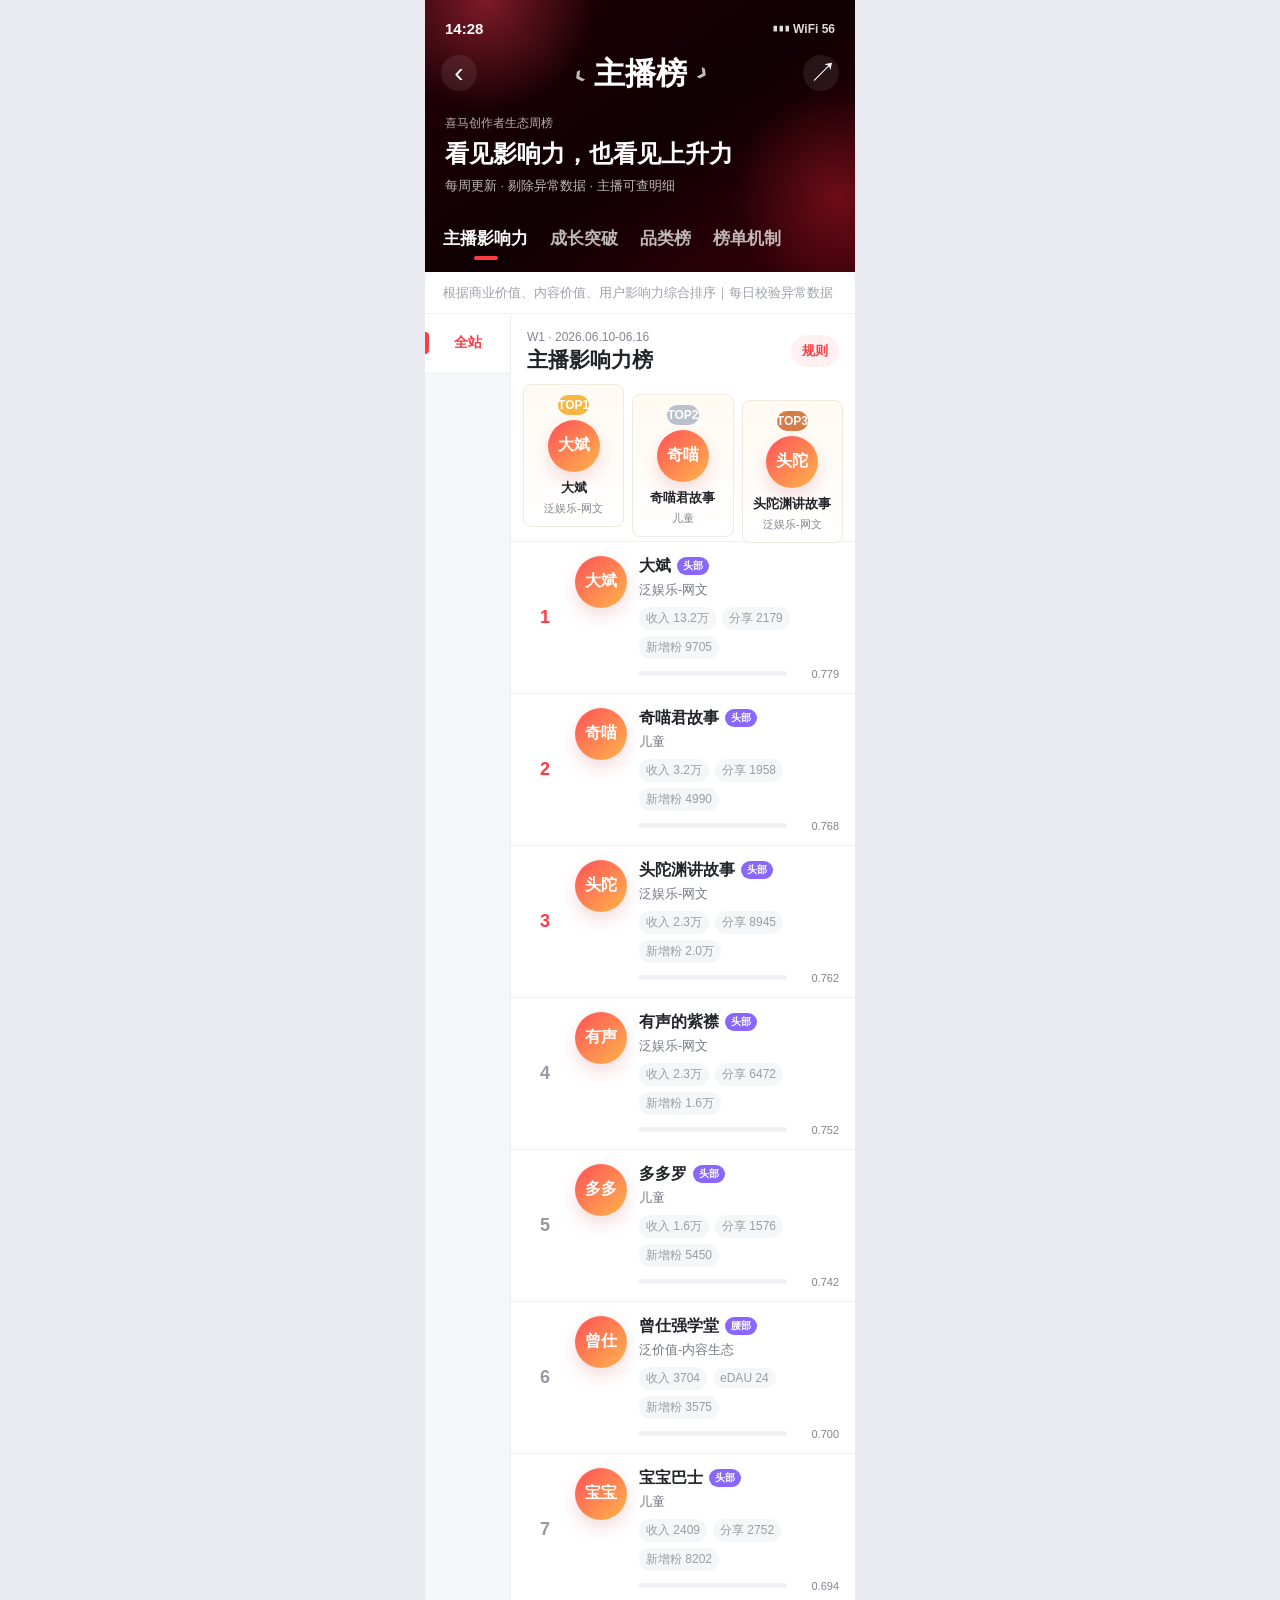
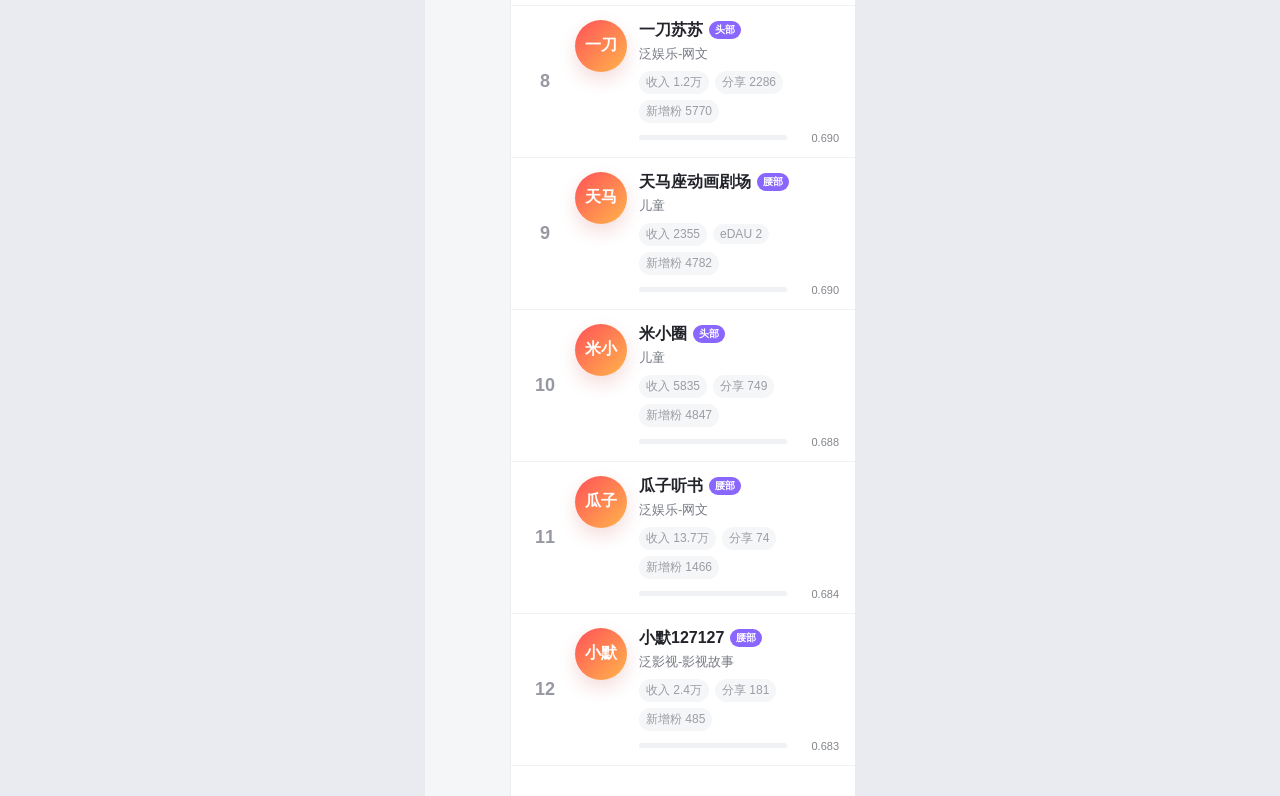
==== index.html @ bc875ca8 "Add files via upload" ====
<!doctype html>
<html lang="zh-CN">
  <head>
    <meta charset="UTF-8" />
    <meta name="viewport" content="width=device-width, initial-scale=1.0" />
    <title>喜马主播榜 Demo</title>
    <style>
:root {
  --red: #ff3b44;
  --red-deep: #7f0012;
  --ink: #23242a;
  --muted: #83858d;
  --line: #f0f1f4;
  --panel: #ffffff;
  --soft: #f7f8fb;
  --gold: #f7b642;
  --silver: #b8c1cc;
  --bronze: #d57c48;
}

* {
  box-sizing: border-box;
}

body {
  min-height: 100vh;
  margin: 0;
  display: grid;
  place-items: center;
  background: #e9ebf1;
  color: var(--ink);
  font-family: -apple-system, BlinkMacSystemFont, "PingFang SC", "Microsoft YaHei", sans-serif;
}

button {
  border: 0;
  font: inherit;
}

.phone-shell {
  width: min(430px, 100vw);
  min-height: 100vh;
  background: #111;
}

.app-screen {
  min-height: 100vh;
  overflow: hidden;
  background: var(--soft);
}

.hero {
  position: relative;
  padding: 18px 16px 0;
  color: #fff;
  background:
    radial-gradient(circle at 14% 0%, rgba(255, 63, 83, 0.42), transparent 24%),
    radial-gradient(circle at 96% 72%, rgba(255, 40, 55, 0.32), transparent 23%),
    linear-gradient(145deg, #220007 0%, #100003 52%, #36000a 100%);
}

.statusbar,
.topbar,
.tabbar {
  display: flex;
  align-items: center;
}

.statusbar {
  justify-content: space-between;
  padding: 2px 4px 18px;
  font-size: 15px;
  font-weight: 700;
}

.status-icons {
  font-size: 12px;
  opacity: 0.86;
}

.topbar {
  justify-content: space-between;
}

.topbar h1 {
  margin: 0;
  font-size: 31px;
  line-height: 1;
  letter-spacing: 0;
}

.topbar h1::before,
.topbar h1::after {
  content: "‹";
  display: inline-block;
  margin: 0 10px;
  color: rgba(255, 255, 255, 0.74);
  font-size: 28px;
  transform: rotate(-28deg);
}

.topbar h1::after {
  transform: rotate(208deg);
}

.icon-btn {
  width: 36px;
  height: 36px;
  border-radius: 18px;
  color: #fff;
  background: rgba(255, 255, 255, 0.08);
  font-size: 28px;
  line-height: 1;
}

.hero-copy {
  padding: 24px 4px 16px;
}

.hero-copy .eyebrow {
  margin: 0 0 8px;
  color: rgba(255, 255, 255, 0.68);
  font-size: 12px;
}

.hero-copy h2 {
  margin: 0;
  font-size: 24px;
  line-height: 1.2;
}

.hero-copy p:last-child {
  margin: 8px 0 0;
  color: rgba(255, 255, 255, 0.72);
  font-size: 13px;
}

.tabbar {
  gap: 22px;
  overflow-x: auto;
  padding: 8px 2px 12px;
  scrollbar-width: none;
}

.tabbar::-webkit-scrollbar {
  display: none;
}

.tab {
  position: relative;
  flex: 0 0 auto;
  padding: 8px 0 10px;
  color: rgba(255, 255, 255, 0.72);
  background: transparent;
  font-size: 17px;
  font-weight: 600;
  white-space: nowrap;
}

.tab.active {
  color: #fff;
}

.tab.active::after {
  content: "";
  position: absolute;
  left: 50%;
  bottom: 0;
  width: 24px;
  height: 4px;
  border-radius: 2px;
  background: var(--red);
  transform: translateX(-50%);
}

.content-panel {
  min-height: calc(100vh - 230px);
  margin-top: -2px;
  border-radius: 18px 18px 0 0;
  background: var(--panel);
  overflow: hidden;
}

.notice {
  margin: 0;
  padding: 14px 18px 11px;
  color: #a0a2aa;
  font-size: 13px;
  border-bottom: 1px solid var(--line);
}

.rail-layout {
  display: grid;
  grid-template-columns: 86px minmax(0, 1fr);
  min-height: calc(100vh - 284px);
}

.side-rail {
  background: #f5f6f8;
  border-right: 1px solid #eceef2;
}

.rail-item {
  position: relative;
  width: 100%;
  min-height: 58px;
  padding: 0 10px;
  color: #8b8d94;
  background: transparent;
  font-size: 14px;
  line-height: 1.25;
}

.rail-item.active {
  color: var(--red);
  background: #fff;
  font-weight: 700;
}

.rail-item.active::before {
  content: "";
  position: absolute;
  left: 0;
  top: 18px;
  width: 4px;
  height: 22px;
  border-radius: 0 4px 4px 0;
  background: var(--red);
}

.rank-area {
  min-width: 0;
  padding: 16px 0 30px;
}

.section-head {
  display: flex;
  align-items: center;
  justify-content: space-between;
  gap: 12px;
  padding: 0 16px 12px;
}

.label {
  margin: 0 0 4px;
  color: var(--muted);
  font-size: 12px;
}

.section-head h3 {
  margin: 0;
  font-size: 21px;
  line-height: 1.15;
}

.rule-btn {
  flex: 0 0 auto;
  padding: 7px 11px;
  border-radius: 16px;
  color: var(--red);
  background: #fff1f2;
  font-size: 13px;
  font-weight: 700;
}

.rule-card {
  display: none;
  margin: 0 16px 14px;
  padding: 12px;
  border: 1px solid #ffe0e3;
  border-radius: 8px;
  background: #fff8f8;
  color: #5b4549;
  font-size: 12px;
  line-height: 1.6;
}

.rule-card.show {
  display: block;
}

.podium {
  display: grid;
  grid-template-columns: repeat(3, minmax(0, 1fr));
  gap: 8px;
  padding: 0 12px 14px;
}

.podium-card {
  min-width: 0;
  padding: 10px 8px;
  border: 1px solid #f1e8de;
  border-radius: 8px;
  background: linear-gradient(180deg, #fffaf2 0%, #fff 100%);
  text-align: center;
}

.podium-card:nth-child(2) {
  transform: translateY(10px);
}

.podium-card:nth-child(3) {
  transform: translateY(16px);
}

.avatar {
  display: grid;
  place-items: center;
  width: 52px;
  height: 52px;
  margin: 0 auto 7px;
  border-radius: 50%;
  color: #fff;
  font-weight: 800;
  background: linear-gradient(135deg, #ff5158, #ffb54b);
  box-shadow: 0 8px 18px rgba(190, 36, 44, 0.16);
}

.podium-rank {
  display: inline-flex;
  align-items: center;
  justify-content: center;
  min-width: 26px;
  height: 20px;
  margin-bottom: 5px;
  border-radius: 10px;
  color: #fff;
  background: var(--gold);
  font-size: 12px;
  font-weight: 800;
}

.podium-card:nth-child(2) .podium-rank {
  background: var(--silver);
}

.podium-card:nth-child(3) .podium-rank {
  background: var(--bronze);
}

.podium-name {
  overflow: hidden;
  margin: 0;
  font-size: 13px;
  font-weight: 800;
  white-space: nowrap;
  text-overflow: ellipsis;
}

.podium-meta {
  margin: 4px 0 0;
  color: var(--muted);
  font-size: 11px;
}

.rank-list {
  border-top: 1px solid var(--line);
}

.rank-row {
  display: grid;
  grid-template-columns: 36px 58px minmax(0, 1fr);
  gap: 9px;
  padding: 14px 16px 13px;
  border-bottom: 1px solid var(--line);
}

.rank-num {
  align-self: center;
  color: #9699a1;
  font-size: 18px;
  font-weight: 800;
  text-align: center;
}

.rank-row:nth-child(1) .rank-num,
.rank-row:nth-child(2) .rank-num,
.rank-row:nth-child(3) .rank-num {
  color: var(--red);
}

.row-main {
  min-width: 0;
}

.name-line,
.metric-line,
.score-line {
  display: flex;
  align-items: center;
  min-width: 0;
}

.name-line {
  gap: 6px;
  margin-bottom: 4px;
}

.name {
  overflow: hidden;
  font-size: 16px;
  font-weight: 800;
  white-space: nowrap;
  text-overflow: ellipsis;
}

.badge {
  flex: 0 0 auto;
  padding: 2px 6px;
  border-radius: 10px;
  color: #fff;
  background: #8967ff;
  font-size: 10px;
  font-weight: 800;
}

.desc {
  overflow: hidden;
  margin: 0 0 8px;
  color: #767982;
  font-size: 13px;
  white-space: nowrap;
  text-overflow: ellipsis;
}

.metric-line {
  flex-wrap: wrap;
  gap: 6px;
  color: #9a9da5;
  font-size: 12px;
}

.metric-chip {
  padding: 3px 7px;
  border-radius: 12px;
  background: #f5f6f8;
}

.score-line {
  gap: 8px;
  margin-top: 9px;
}

.score-track {
  flex: 1;
  height: 5px;
  border-radius: 5px;
  background: #f0f1f4;
  overflow: hidden;
}

.score-fill {
  height: 100%;
  border-radius: inherit;
  background: linear-gradient(90deg, var(--red), #ff9d35);
}

.score-text {
  flex: 0 0 44px;
  color: var(--muted);
  font-size: 11px;
  text-align: right;
}

.empty {
  margin: 10px 16px;
  padding: 26px 18px;
  border: 1px dashed #dedfe4;
  border-radius: 8px;
  background: #fafbfc;
  color: #787b84;
  font-size: 14px;
  line-height: 1.7;
}

@media (max-width: 360px) {
  .rail-layout {
    grid-template-columns: 76px minmax(0, 1fr);
  }

  .rank-row {
    grid-template-columns: 30px 48px minmax(0, 1fr);
    gap: 7px;
    padding-left: 12px;
    padding-right: 12px;
  }

  .avatar {
    width: 48px;
    height: 48px;
  }
}

    </style>
  </head>
  <body>
    <main class="phone-shell">
      <section class="app-screen">
        <header class="hero">
          <div class="statusbar">
            <span>14:28</span>
            <span class="status-icons">▮▮▮  WiFi  56</span>
          </div>
          <nav class="topbar" aria-label="页面导航">
            <button class="icon-btn" type="button" aria-label="返回">‹</button>
            <h1>主播榜</h1>
            <button class="icon-btn" type="button" aria-label="分享">↗</button>
          </nav>
          <div class="hero-copy">
            <p class="eyebrow">喜马创作者生态周榜</p>
            <h2>看见影响力，也看见上升力</h2>
            <p>每周更新 · 剔除异常数据 · 主播可查明细</p>
          </div>
          <div class="tabbar" id="rankTabs" role="tablist" aria-label="榜单切换"></div>
        </header>

        <section class="content-panel">
          <div class="notice" id="notice"></div>
          <div class="rail-layout">
            <aside class="side-rail" id="sideRail" aria-label="榜单分类"></aside>
            <section class="rank-area">
              <div class="section-head">
                <div>
                  <p class="label" id="rankCycle"></p>
                  <h3 id="rankTitle"></h3>
                </div>
                <button class="rule-btn" id="ruleToggle" type="button">规则</button>
              </div>

              <div class="rule-card" id="ruleCard"></div>
              <div class="podium" id="podium"></div>
              <div class="rank-list" id="rankList"></div>
            </section>
          </div>
        </section>
      </section>
    </main>
    <script>
const rankData = {
  main: {
    title: "主播影响力榜",
    cycle: "W1 · 2026.06.10-06.16",
    notice: "根据商业价值、内容价值、用户影响力综合排序｜每日校验异常数据",
    rule: "主榜用于识别平台标杆与商业价值主播：商业价值 40% + 内容价值 30% + 用户影响力 30%。展示侧强调收入贡献、内容消费和粉丝关系沉淀。",
    rail: ["全站"],
    rows: [
      ["大斌", "头部", "泛娱乐-网文", 0.779, "收入 13.2万", "分享 2179", "新增粉 9705"],
      ["奇喵君故事", "头部", "儿童", 0.768, "收入 3.2万", "分享 1958", "新增粉 4990"],
      ["头陀渊讲故事", "头部", "泛娱乐-网文", 0.762, "收入 2.3万", "分享 8945", "新增粉 2.0万"],
      ["有声的紫襟", "头部", "泛娱乐-网文", 0.752, "收入 2.3万", "分享 6472", "新增粉 1.6万"],
      ["多多罗", "头部", "儿童", 0.742, "收入 1.6万", "分享 1576", "新增粉 5450"],
      ["曾仕强学堂", "腰部", "泛价值-内容生态", 0.700, "收入 3704", "eDAU 24", "新增粉 3575"],
      ["宝宝巴士", "头部", "儿童", 0.694, "收入 2409", "分享 2752", "新增粉 8202"],
      ["一刀苏苏", "头部", "泛娱乐-网文", 0.690, "收入 1.2万", "分享 2286", "新增粉 5770"],
      ["天马座动画剧场", "腰部", "儿童", 0.690, "收入 2355", "eDAU 2", "新增粉 4782"],
      ["米小圈", "头部", "儿童", 0.688, "收入 5835", "分享 749", "新增粉 4847"],
      ["瓜子听书", "腰部", "泛娱乐-网文", 0.684, "收入 13.7万", "分享 74", "新增粉 1466"],
      ["小默127127", "腰部", "泛影视-影视故事", 0.683, "收入 2.4万", "分享 181", "新增粉 485"]
    ]
  },
  growth: {
    title: "成长突破榜",
    cycle: "W1 · 2026.06.11-06.17",
    notice: "聚焦高潜跃迁和新锐增长｜主榜在榜主播不可逆向进入成长榜",
    rule: "成长榜用于发现腰部高潜与新锐面孔：用户吸引力增长 50% + 商业价值增长 50%。页面突出增长率、eDAU 和跃迁信号。",
    rail: ["全站"],
    rows: [
      ["重塑心灵心理训练中心", "腰部", "泛娱乐-音乐", 1.016, "收入 +1010%", "eDAU 1.9万", "得分 1.016"],
      ["混知FM", "腰部", "儿童", 0.891, "收入 1.3万", "eDAU +7.3%", "得分 0.891"],
      ["小鹿小鹿工作室", "腰部", "泛价值-曲艺", 0.749, "收入 +220%", "eDAU 3.4万", "得分 0.749"],
      ["霓达播客NidaMedia", "腰部", "泛影视-影视故事", 0.734, "收入 2812", "eDAU +5.6%", "播客候选"],
      ["昆虫大叔", "腰部", "泛影视-影视故事", 0.619, "eDAU 4.4万", "eDAU +23.5%", "得分 0.619"],
      ["不熬夜文史局", "腰部", "泛价值-内容生态", 0.600, "eDAU 2.1万", "eDAU +51.8%", "得分 0.600"],
      ["王金鑫老师", "腰部", "儿童", 0.556, "收入 4832", "eDAU 1.5万", "得分 0.556"],
      ["开心锤锤", "腰部", "儿童", 0.549, "eDAU 11.0万", "eDAU +11.5%", "新锐流量"],
      ["多彩故事树", "腰部", "儿童", 0.492, "eDAU 1.4万", "eDAU +10.0%", "得分 0.492"],
      ["天地童声", "腰部", "儿童", 0.461, "eDAU 3.2万", "eDAU +9.7%", "得分 0.461"],
      ["十三妖仙学院", "腰部", "儿童", 0.437, "eDAU 1.4万", "eDAU +9.2%", "得分 0.437"],
      ["剧舞吧小宇宙", "腰部", "泛娱乐-网文", 0.434, "eDAU 10.3万", "eDAU +150.9%", "跃迁信号"]
    ]
  },
  category: {
    title: "品类创作者榜",
    cycle: "W1 · 2026.06.18-06.24",
    notice: "品类内相对表现排序｜突出专业供给、真实消费和用户粘性",
    rule: "品类榜不直接承担收入指标：真实消费深度 50% + 用户关系沉淀 50%。支持双榜在榜，适合作为品类 showcase 和运营资源承接入口。",
    rail: ["亲子陪伴", "价值表达", "故事演绎", "播客"],
    groups: {
      "亲子陪伴": [
        ["宝宝巴士", "头部", "儿童-儿童故事", 2.000, "播放时长 88.7亿秒", "新增订阅 脱敏", "品类第1"],
        ["多多罗", "头部", "儿童-儿童故事", 1.940, "播放时长 48.9亿秒", "新增订阅 脱敏", "品类第2"],
        ["奇喵君故事", "头部", "儿童-儿童故事", 1.926, "播放时长 31.7亿秒", "新增订阅 脱敏", "品类第3"],
        ["东海小学广播站", "头部", "儿童-儿童故事", 1.843, "播放时长 30.6亿秒", "新增订阅 脱敏", "品类第4"],
        ["米小圈", "头部", "儿童-儿童故事", 1.833, "播放时长 28.0亿秒", "新增订阅 脱敏", "品类第5"],
        ["保林叔叔讲故事", "头部", "儿童-儿童故事", 1.806, "播放时长 18.7亿秒", "新增订阅 脱敏", "品类第6"],
        ["天马座动画剧场", "腰部", "儿童-儿童故事", 1.794, "播放时长 11.1亿秒", "新增订阅 脱敏", "高潜"],
        ["呆瓜叔叔讲故事", "头部", "儿童-儿童故事", 1.780, "播放时长 14.8亿秒", "新增订阅 脱敏", "品类第8"]
      ],
      "价值表达": [
        ["曾仕强学堂", "腰部", "泛价值-内容生态", 1.518, "用户沉淀强", "文化表达", "资源候选"],
        ["曲黎敏", "腰部", "泛价值-内容生态", 1.447, "健康人文", "新增订阅 脱敏", "资源候选"],
        ["相声爱好者", "腰部", "泛价值-曲艺", 1.316, "eDAU 16.1万", "增长稳健", "垂类亮点"],
        ["木马夫人", "腰部", "泛价值-内容生态", 1.249, "eDAU +21.2%", "用户关系增长", "上升中"],
        ["一壶浊酒小聋瞎", "腰部", "泛价值-内容生态", 1.204, "eDAU 2.4万", "内容稳定", "上升中"]
      ],
      "故事演绎": [
        ["小默127127", "腰部", "泛影视-影视故事", 1.526, "收入 2.4万", "故事演绎", "品类代表"],
        ["霓达播客NidaMedia", "腰部", "泛影视-影视故事", 1.416, "eDAU +5.6%", "叙事内容", "跨品类潜力"],
        ["昆虫大叔", "腰部", "泛影视-影视故事", 1.338, "eDAU 4.4万", "用户吸引强", "上升中"],
        ["磨铁图书", "腰部", "泛影视-影视故事", 1.291, "分享 879", "新增粉 4043", "出版物待复核"],
        ["不熬夜文史局", "腰部", "泛价值-内容生态", 1.226, "eDAU +51.8%", "真实故事", "上升中"]
      ],
      "播客": []
    }
  }
};

const tabs = [
  ["main", "主播影响力"],
  ["growth", "成长突破"],
  ["category", "品类榜"],
  ["rules", "榜单机制"]
];

let activeTab = "main";
let activeRail = "全站";
let rulesVisible = false;

const rankTabs = document.querySelector("#rankTabs");
const sideRail = document.querySelector("#sideRail");
const notice = document.querySelector("#notice");
const rankCycle = document.querySelector("#rankCycle");
const rankTitle = document.querySelector("#rankTitle");
const ruleCard = document.querySelector("#ruleCard");
const podium = document.querySelector("#podium");
const rankList = document.querySelector("#rankList");
const ruleToggle = document.querySelector("#ruleToggle");

function avatarText(name) {
  return name.replace(/[A-Za-z0-9]/g, "").slice(0, 2) || name.slice(0, 2);
}

function rowMatches(row, rail) {
  if (rail === "全站") return true;
  return row[2].includes(rail) || row[1].includes(rail);
}

function rowsForCurrentView() {
  if (activeTab === "rules") return [];
  const data = rankData[activeTab];
  if (activeTab === "category") return data.groups[activeRail] || [];
  return data.rows.filter((row) => rowMatches(row, activeRail));
}

function renderTabs() {
  rankTabs.innerHTML = tabs.map(([key, label]) => (
    `<button class="tab ${key === activeTab ? "active" : ""}" type="button" data-tab="${key}">${label}</button>`
  )).join("");
}

function renderRail(data) {
  sideRail.innerHTML = data.rail.map((item) => (
    `<button class="rail-item ${item === activeRail ? "active" : ""}" type="button" data-rail="${item}">${item}</button>`
  )).join("");
}

function renderPodium(rows) {
  podium.innerHTML = rows.slice(0, 3).map((row, index) => (
    `<article class="podium-card">
      <span class="podium-rank">TOP${index + 1}</span>
      <div class="avatar">${avatarText(row[0])}</div>
      <p class="podium-name">${row[0]}</p>
      <p class="podium-meta">${row[2]}</p>
    </article>`
  )).join("");
}

function renderRows(rows) {
  if (!rows.length) {
    rankList.innerHTML = `<div class="empty">播客榜数据还未准备好。建议在此保留入口，展示“数据建设中”状态，并在品类字段、圈选逻辑和运营承接方案确定后自动切换为榜单列表。</div>`;
    return;
  }

  const maxScore = Math.max(...rows.map((row) => row[3]));
  rankList.innerHTML = rows.map((row, index) => {
    const width = Math.max(18, Math.round((row[3] / maxScore) * 100));
    return `<article class="rank-row">
      <div class="rank-num">${index + 1}</div>
      <div class="avatar">${avatarText(row[0])}</div>
      <div class="row-main">
        <div class="name-line">
          <span class="name">${row[0]}</span>
          <span class="badge">${row[1]}</span>
        </div>
        <p class="desc">${row[2]}</p>
        <div class="metric-line">
          <span class="metric-chip">${row[4]}</span>
          <span class="metric-chip">${row[5]}</span>
          <span class="metric-chip">${row[6]}</span>
        </div>
        <div class="score-line">
          <span class="score-track"><span class="score-fill" style="width: ${width}%"></span></span>
          <span class="score-text">${row[3].toFixed(3)}</span>
        </div>
      </div>
    </article>`;
  }).join("");
}

function renderRulesOnly() {
  const data = {
    title: "榜单机制",
    cycle: "MVP 产品化方案",
    notice: "1 个主榜 + 1 个成长通类榜 + 3 个核心品类榜；播客榜待底层字段和业务目标确认",
    rail: ["结构", "准入", "防作弊", "资源"],
    rule: "当前最稳妥路径是基于现有聚合页主播榜低成本改造，同步承接首页双列入口。榜单设置准入门槛、异常数据剔除、人工复核和主播申诉，以保障公信力。"
  };
  notice.textContent = data.notice;
  rankCycle.textContent = data.cycle;
  rankTitle.textContent = data.title;
  ruleCard.classList.add("show");
  ruleCard.innerHTML = data.rule;
  sideRail.innerHTML = data.rail.map((item, index) => (
    `<button class="rail-item ${index === 0 ? "active" : ""}" type="button">${item}</button>`
  )).join("");
  podium.innerHTML = "";
  rankList.innerHTML = `<div class="empty">榜单结构建议：顶部保留“主播榜”统一 IP；二级 tab 承接主播影响力、成长突破、品类榜；品类榜内用左侧 rail 承接亲子陪伴、价值表达、故事演绎、播客。资源侧可按主榜商业化、成长榜流量扶持、品类榜 showcase 分别承接。</div>`;
}

function render() {
  renderTabs();

  if (activeTab === "rules") {
    renderRulesOnly();
    return;
  }

  const data = rankData[activeTab];
  if (!data.rail.includes(activeRail)) activeRail = data.rail[0];
  const rows = rowsForCurrentView();

  notice.textContent = data.notice;
  rankCycle.textContent = data.cycle;
  rankTitle.textContent = activeTab === "category" ? `${activeRail}榜` : data.title;
  ruleCard.innerHTML = data.rule;
  ruleCard.classList.toggle("show", rulesVisible);
  renderRail(data);
  renderPodium(rows);
  renderRows(rows);
}

rankTabs.addEventListener("click", (event) => {
  const button = event.target.closest("[data-tab]");
  if (!button) return;
  activeTab = button.dataset.tab;
  rulesVisible = false;
  activeRail = activeTab === "category" ? "亲子陪伴" : "全站";
  render();
});

sideRail.addEventListener("click", (event) => {
  const button = event.target.closest("[data-rail]");
  if (!button) return;
  activeRail = button.dataset.rail;
  render();
});

ruleToggle.addEventListener("click", () => {
  rulesVisible = !rulesVisible;
  render();
});

render();

    </script>
  </body>
</html>
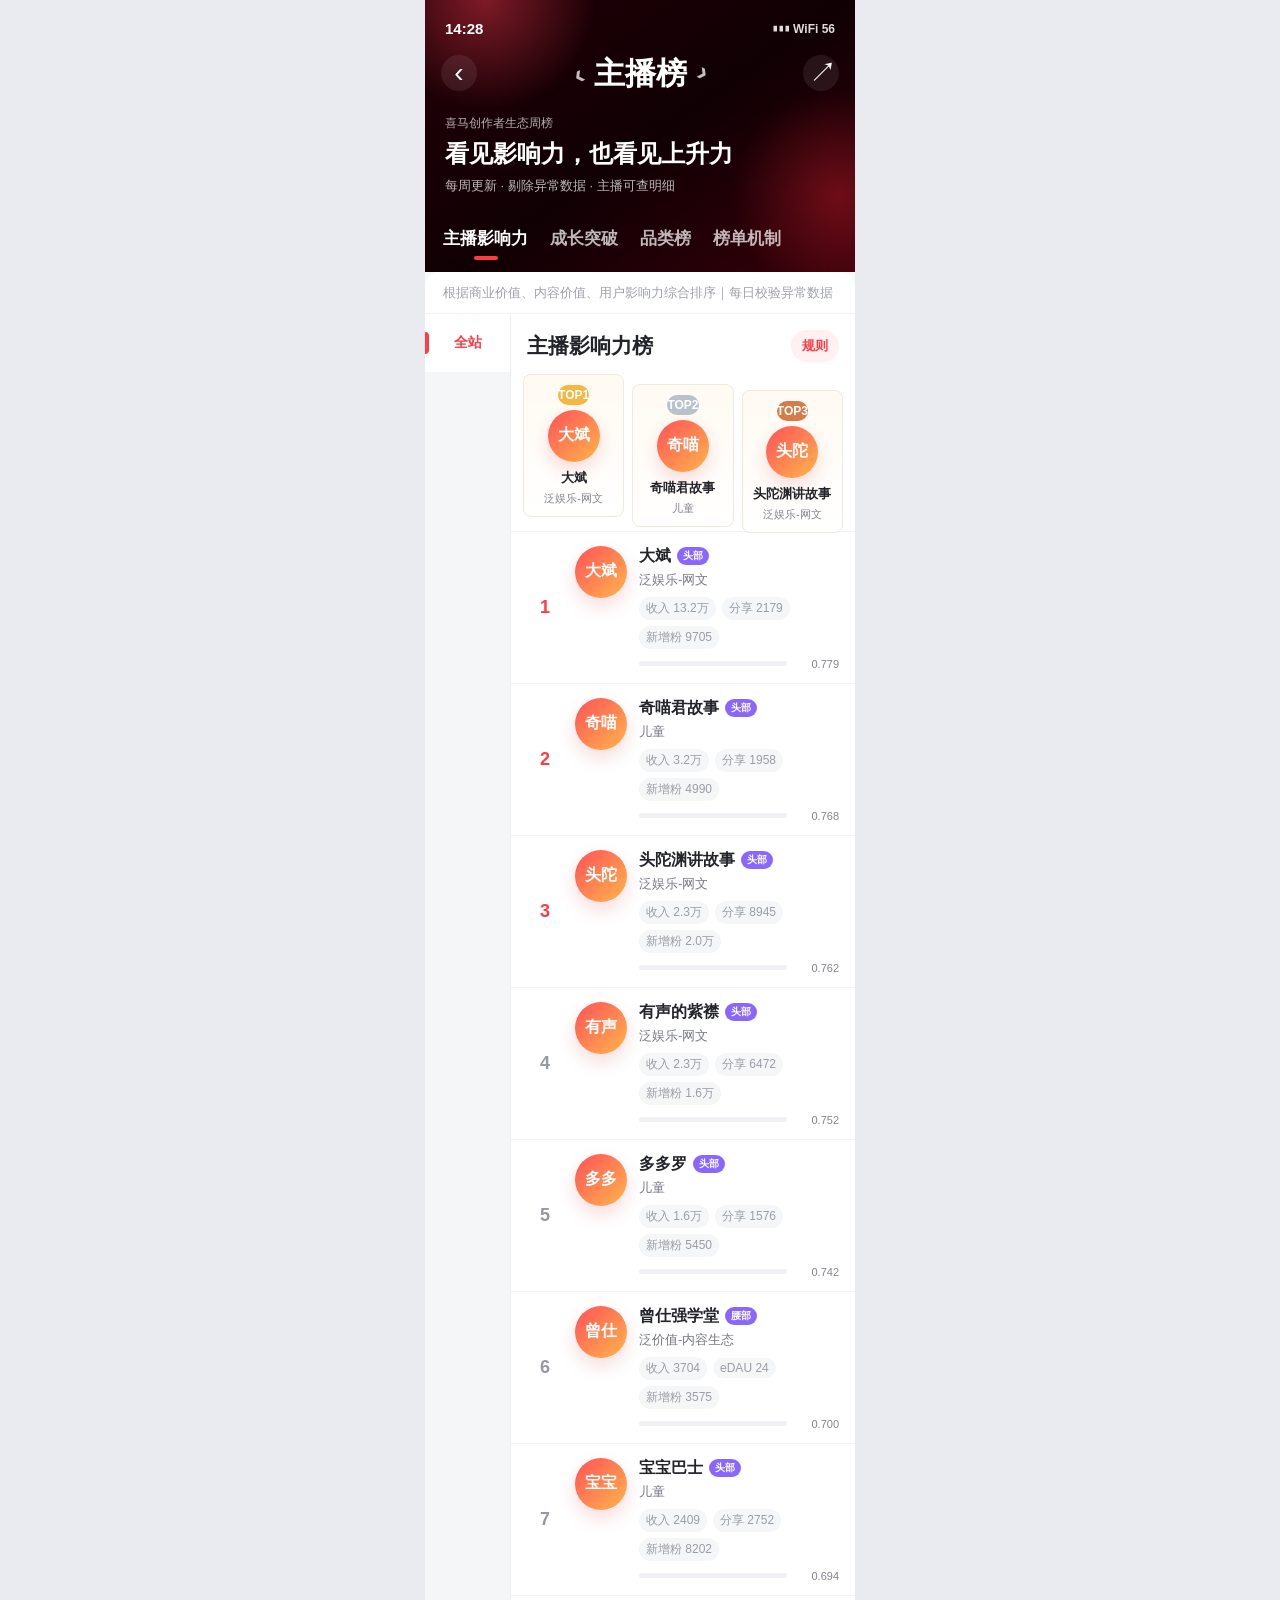
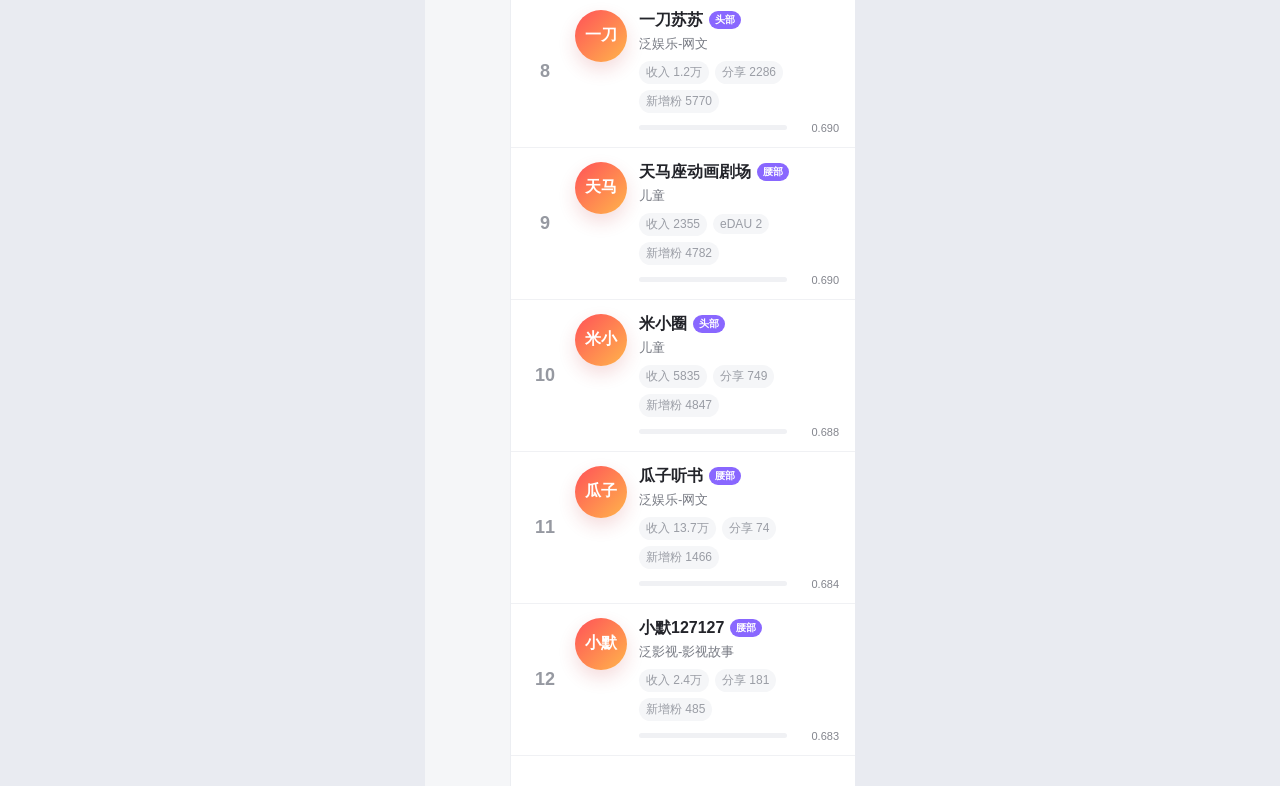
==== commit 431f4f9a: "Add files via upload" ====
--- a/index.html
+++ b/index.html
@@ -245,6 +245,10 @@
   margin: 0 0 4px;
   color: var(--muted);
   font-size: 12px;
+}
+
+.label:empty {
+  display: none;
 }
 
 .section-head h3 {
@@ -539,7 +543,7 @@
 const rankData = {
   main: {
     title: "主播影响力榜",
-    cycle: "W1 · 2026.06.10-06.16",
+    cycle: "",
     notice: "根据商业价值、内容价值、用户影响力综合排序｜每日校验异常数据",
     rule: "主榜用于识别平台标杆与商业价值主播：商业价值 40% + 内容价值 30% + 用户影响力 30%。展示侧强调收入贡献、内容消费和粉丝关系沉淀。",
     rail: ["全站"],
@@ -560,55 +564,73 @@
   },
   growth: {
     title: "成长突破榜",
-    cycle: "W1 · 2026.06.11-06.17",
+    cycle: "",
     notice: "聚焦高潜跃迁和新锐增长｜主榜在榜主播不可逆向进入成长榜",
-    rule: "成长榜用于发现腰部高潜与新锐面孔：用户吸引力增长 50% + 商业价值增长 50%。页面突出增长率、eDAU 和跃迁信号。",
+    rule: "成长榜用于发现腰部高潜与新锐面孔：用户吸引力增长 50% + 商业价值增长 50%。页面突出增长率与 eDAU 表现。",
     rail: ["全站"],
     rows: [
-      ["重塑心灵心理训练中心", "腰部", "泛娱乐-音乐", 1.016, "收入 +1010%", "eDAU 1.9万", "得分 1.016"],
-      ["混知FM", "腰部", "儿童", 0.891, "收入 1.3万", "eDAU +7.3%", "得分 0.891"],
-      ["小鹿小鹿工作室", "腰部", "泛价值-曲艺", 0.749, "收入 +220%", "eDAU 3.4万", "得分 0.749"],
-      ["霓达播客NidaMedia", "腰部", "泛影视-影视故事", 0.734, "收入 2812", "eDAU +5.6%", "播客候选"],
-      ["昆虫大叔", "腰部", "泛影视-影视故事", 0.619, "eDAU 4.4万", "eDAU +23.5%", "得分 0.619"],
-      ["不熬夜文史局", "腰部", "泛价值-内容生态", 0.600, "eDAU 2.1万", "eDAU +51.8%", "得分 0.600"],
-      ["王金鑫老师", "腰部", "儿童", 0.556, "收入 4832", "eDAU 1.5万", "得分 0.556"],
-      ["开心锤锤", "腰部", "儿童", 0.549, "eDAU 11.0万", "eDAU +11.5%", "新锐流量"],
-      ["多彩故事树", "腰部", "儿童", 0.492, "eDAU 1.4万", "eDAU +10.0%", "得分 0.492"],
-      ["天地童声", "腰部", "儿童", 0.461, "eDAU 3.2万", "eDAU +9.7%", "得分 0.461"],
-      ["十三妖仙学院", "腰部", "儿童", 0.437, "eDAU 1.4万", "eDAU +9.2%", "得分 0.437"],
-      ["剧舞吧小宇宙", "腰部", "泛娱乐-网文", 0.434, "eDAU 10.3万", "eDAU +150.9%", "跃迁信号"]
+      ["重塑心灵心理训练中心", "腰部", "泛娱乐-音乐", 1.016, "收入 +1010%", "eDAU 1.9万", ""],
+      ["混知FM", "腰部", "儿童", 0.891, "收入 1.3万", "eDAU +7.3%", ""],
+      ["小鹿小鹿工作室", "腰部", "泛价值-曲艺", 0.749, "收入 +220%", "eDAU 3.4万", ""],
+      ["霓达播客NidaMedia", "腰部", "泛影视-影视故事", 0.734, "收入 2812", "eDAU +5.6%", ""],
+      ["昆虫大叔", "腰部", "泛影视-影视故事", 0.619, "eDAU 4.4万", "eDAU +23.5%", ""],
+      ["不熬夜文史局", "腰部", "泛价值-内容生态", 0.600, "eDAU 2.1万", "eDAU +51.8%", ""],
+      ["王金鑫老师", "腰部", "儿童", 0.556, "收入 4832", "eDAU 1.5万", ""],
+      ["开心锤锤", "腰部", "儿童", 0.549, "eDAU 11.0万", "eDAU +11.5%", ""],
+      ["多彩故事树", "腰部", "儿童", 0.492, "eDAU 1.4万", "eDAU +10.0%", ""],
+      ["天地童声", "腰部", "儿童", 0.461, "eDAU 3.2万", "eDAU +9.7%", ""],
+      ["十三妖仙学院", "腰部", "儿童", 0.437, "eDAU 1.4万", "eDAU +9.2%", ""],
+      ["剧舞吧小宇宙", "腰部", "泛娱乐-网文", 0.434, "eDAU 10.3万", "eDAU +150.9%", ""]
     ]
   },
   category: {
     title: "品类创作者榜",
-    cycle: "W1 · 2026.06.18-06.24",
+    cycle: "",
     notice: "品类内相对表现排序｜突出专业供给、真实消费和用户粘性",
     rule: "品类榜不直接承担收入指标：真实消费深度 50% + 用户关系沉淀 50%。支持双榜在榜，适合作为品类 showcase 和运营资源承接入口。",
     rail: ["亲子陪伴", "价值表达", "故事演绎", "播客"],
     groups: {
       "亲子陪伴": [
-        ["宝宝巴士", "头部", "儿童-儿童故事", 2.000, "播放时长 88.7亿秒", "新增订阅 脱敏", "品类第1"],
-        ["多多罗", "头部", "儿童-儿童故事", 1.940, "播放时长 48.9亿秒", "新增订阅 脱敏", "品类第2"],
-        ["奇喵君故事", "头部", "儿童-儿童故事", 1.926, "播放时长 31.7亿秒", "新增订阅 脱敏", "品类第3"],
-        ["东海小学广播站", "头部", "儿童-儿童故事", 1.843, "播放时长 30.6亿秒", "新增订阅 脱敏", "品类第4"],
-        ["米小圈", "头部", "儿童-儿童故事", 1.833, "播放时长 28.0亿秒", "新增订阅 脱敏", "品类第5"],
-        ["保林叔叔讲故事", "头部", "儿童-儿童故事", 1.806, "播放时长 18.7亿秒", "新增订阅 脱敏", "品类第6"],
-        ["天马座动画剧场", "腰部", "儿童-儿童故事", 1.794, "播放时长 11.1亿秒", "新增订阅 脱敏", "高潜"],
-        ["呆瓜叔叔讲故事", "头部", "儿童-儿童故事", 1.780, "播放时长 14.8亿秒", "新增订阅 脱敏", "品类第8"]
+        ["宝宝巴士", "头部", "儿童-儿童故事", 2.000, "播放时长 88.7亿秒", "新增订阅 脱敏", ""],
+        ["多多罗", "头部", "儿童-儿童故事", 1.940, "播放时长 48.9亿秒", "新增订阅 脱敏", ""],
+        ["奇喵君故事", "头部", "儿童-儿童故事", 1.926, "播放时长 31.7亿秒", "新增订阅 脱敏", ""],
+        ["大中华寻宝记官方", "腰部", "儿童-儿童非故事", 1.874, "播放时长 5.6亿秒", "新增订阅 脱敏", ""],
+        ["东海小学广播站", "头部", "儿童-儿童故事", 1.843, "播放时长 30.6亿秒", "新增订阅 脱敏", ""],
+        ["米小圈", "头部", "儿童-儿童故事", 1.833, "播放时长 28.0亿秒", "新增订阅 脱敏", ""],
+        ["保林叔叔讲故事", "头部", "儿童-儿童故事", 1.806, "播放时长 18.7亿秒", "新增订阅 脱敏", ""],
+        ["天马座动画剧场", "腰部", "儿童-儿童故事", 1.794, "播放时长 11.1亿秒", "新增订阅 脱敏", ""],
+        ["100个秘密科普馆", "头部", "儿童-儿童非故事", 1.784, "播放时长 3.8亿秒", "新增订阅 脱敏", ""],
+        ["呆瓜叔叔讲故事", "头部", "儿童-儿童故事", 1.780, "播放时长 14.8亿秒", "新增订阅 脱敏", ""],
+        ["大有叔叔", "头部", "儿童-儿童故事", 1.746, "播放时长 8.7亿秒", "新增订阅 脱敏", ""],
+        ["超坦宇宙", "腰部", "儿童-儿童故事", 1.735, "播放时长 8.8亿秒", "新增订阅 脱敏", ""]
       ],
       "价值表达": [
-        ["曾仕强学堂", "腰部", "泛价值-内容生态", 1.518, "用户沉淀强", "文化表达", "资源候选"],
-        ["曲黎敏", "腰部", "泛价值-内容生态", 1.447, "健康人文", "新增订阅 脱敏", "资源候选"],
-        ["相声爱好者", "腰部", "泛价值-曲艺", 1.316, "eDAU 16.1万", "增长稳健", "垂类亮点"],
-        ["木马夫人", "腰部", "泛价值-内容生态", 1.249, "eDAU +21.2%", "用户关系增长", "上升中"],
-        ["一壶浊酒小聋瞎", "腰部", "泛价值-内容生态", 1.204, "eDAU 2.4万", "内容稳定", "上升中"]
+        ["王更新", "头部", "历史", 1.987, "播放时长 31.3亿秒", "新增订阅 脱敏", ""],
+        ["一个志远", "腰部", "个人成长", 1.965, "播放时长 4.6亿秒", "新增订阅 脱敏", ""],
+        ["百家讲坛", "尾部", "历史", 1.932, "播放时长 16.6亿秒", "新增订阅 脱敏", ""],
+        ["半条鱼儿", "腰部", "人物传记", 1.921, "播放时长 4.2亿秒", "新增订阅 脱敏", ""],
+        ["听风的蚕", "腰部", "时政军事", 1.915, "播放时长 15.3亿秒", "新增订阅 脱敏", ""],
+        ["喜马头条", "尾部", "时政军事", 1.910, "播放时长 6.7亿秒", "新增订阅 脱敏", ""],
+        ["曾仕强学堂", "腰部", "哲学宗教", 1.902, "播放时长 2.5亿秒", "新增订阅 脱敏", ""],
+        ["蒙曼", "腰部", "文学", 1.888, "播放时长 6.7亿秒", "新增订阅 脱敏", ""],
+        ["喜马讲书", "腰部", "文学", 1.885, "播放时长 2.6亿秒", "新增订阅 脱敏", ""],
+        ["阿富汗村姑", "腰部", "人文社科", 1.881, "播放时长 2.7亿秒", "新增订阅 脱敏", ""],
+        ["是乔安昂", "腰部", "文化娱乐", 1.861, "播放时长 4.5亿秒", "新增订阅 脱敏", ""],
+        ["白云出岫", "尾部", "文学", 1.856, "播放时长 4.2亿秒", "新增订阅 脱敏", ""]
       ],
       "故事演绎": [
-        ["小默127127", "腰部", "泛影视-影视故事", 1.526, "收入 2.4万", "故事演绎", "品类代表"],
-        ["霓达播客NidaMedia", "腰部", "泛影视-影视故事", 1.416, "eDAU +5.6%", "叙事内容", "跨品类潜力"],
-        ["昆虫大叔", "腰部", "泛影视-影视故事", 1.338, "eDAU 4.4万", "用户吸引强", "上升中"],
-        ["磨铁图书", "腰部", "泛影视-影视故事", 1.291, "分享 879", "新增粉 4043", "出版物待复核"],
-        ["不熬夜文史局", "腰部", "泛价值-内容生态", 1.226, "eDAU +51.8%", "真实故事", "上升中"]
+        ["头陀渊讲故事", "头部", "网文-小说-男频", 2.000, "播放时长 824.8亿秒", "新增订阅 脱敏", ""],
+        ["有声的紫襟", "头部", "网文-小说-男频", 1.975, "播放时长 563.8亿秒", "新增订阅 脱敏", ""],
+        ["一刀苏苏", "头部", "网文-小说-女频", 1.933, "播放时长 112.4亿秒", "新增订阅 脱敏", ""],
+        ["白夜剧场", "腰部", "出版物-小说", 1.922, "播放时长 50.4亿秒", "新增订阅 脱敏", ""],
+        ["单田芳评书", "头部", "曲艺", 1.912, "播放时长 234.0亿秒", "新增订阅 脱敏", ""],
+        ["德云社郭德纲相声VIP", "头部", "曲艺", 1.901, "播放时长 151.5亿秒", "新增订阅 脱敏", ""],
+        ["熊猫青云_云之声", "头部", "网文-小说-女频", 1.846, "播放时长 71.1亿秒", "新增订阅 脱敏", ""],
+        ["云天河", "头部", "网文-小说-女频", 1.843, "播放时长 56.4亿秒", "新增订阅 脱敏", ""],
+        ["大斌", "头部", "网文-小说-男频", 1.834, "播放时长 169.6亿秒", "新增订阅 脱敏", ""],
+        ["姣姣兮", "头部", "网文-小说-女频", 1.832, "播放时长 60.5亿秒", "新增订阅 脱敏", ""],
+        ["雪月之下", "头部", "网文-小说-女频", 1.831, "播放时长 57.6亿秒", "新增订阅 脱敏", ""],
+        ["DJ杨湃", "腰部", "其他-小说", 1.825, "播放时长 19.4亿秒", "新增订阅 脱敏", ""]
       ],
       "播客": []
     }
@@ -684,6 +706,9 @@
   const maxScore = Math.max(...rows.map((row) => row[3]));
   rankList.innerHTML = rows.map((row, index) => {
     const width = Math.max(18, Math.round((row[3] / maxScore) * 100));
+    const chips = row.slice(4, 7).filter(Boolean).map((metric) => (
+      `<span class="metric-chip">${metric}</span>`
+    )).join("");
     return `<article class="rank-row">
       <div class="rank-num">${index + 1}</div>
       <div class="avatar">${avatarText(row[0])}</div>
@@ -694,9 +719,7 @@
         </div>
         <p class="desc">${row[2]}</p>
         <div class="metric-line">
-          <span class="metric-chip">${row[4]}</span>
-          <span class="metric-chip">${row[5]}</span>
-          <span class="metric-chip">${row[6]}</span>
+          ${chips}
         </div>
         <div class="score-line">
           <span class="score-track"><span class="score-fill" style="width: ${width}%"></span></span>
@@ -710,7 +733,7 @@
 function renderRulesOnly() {
   const data = {
     title: "榜单机制",
-    cycle: "MVP 产品化方案",
+    cycle: "",
     notice: "1 个主榜 + 1 个成长通类榜 + 3 个核心品类榜；播客榜待底层字段和业务目标确认",
     rail: ["结构", "准入", "防作弊", "资源"],
     rule: "当前最稳妥路径是基于现有聚合页主播榜低成本改造，同步承接首页双列入口。榜单设置准入门槛、异常数据剔除、人工复核和主播申诉，以保障公信力。"
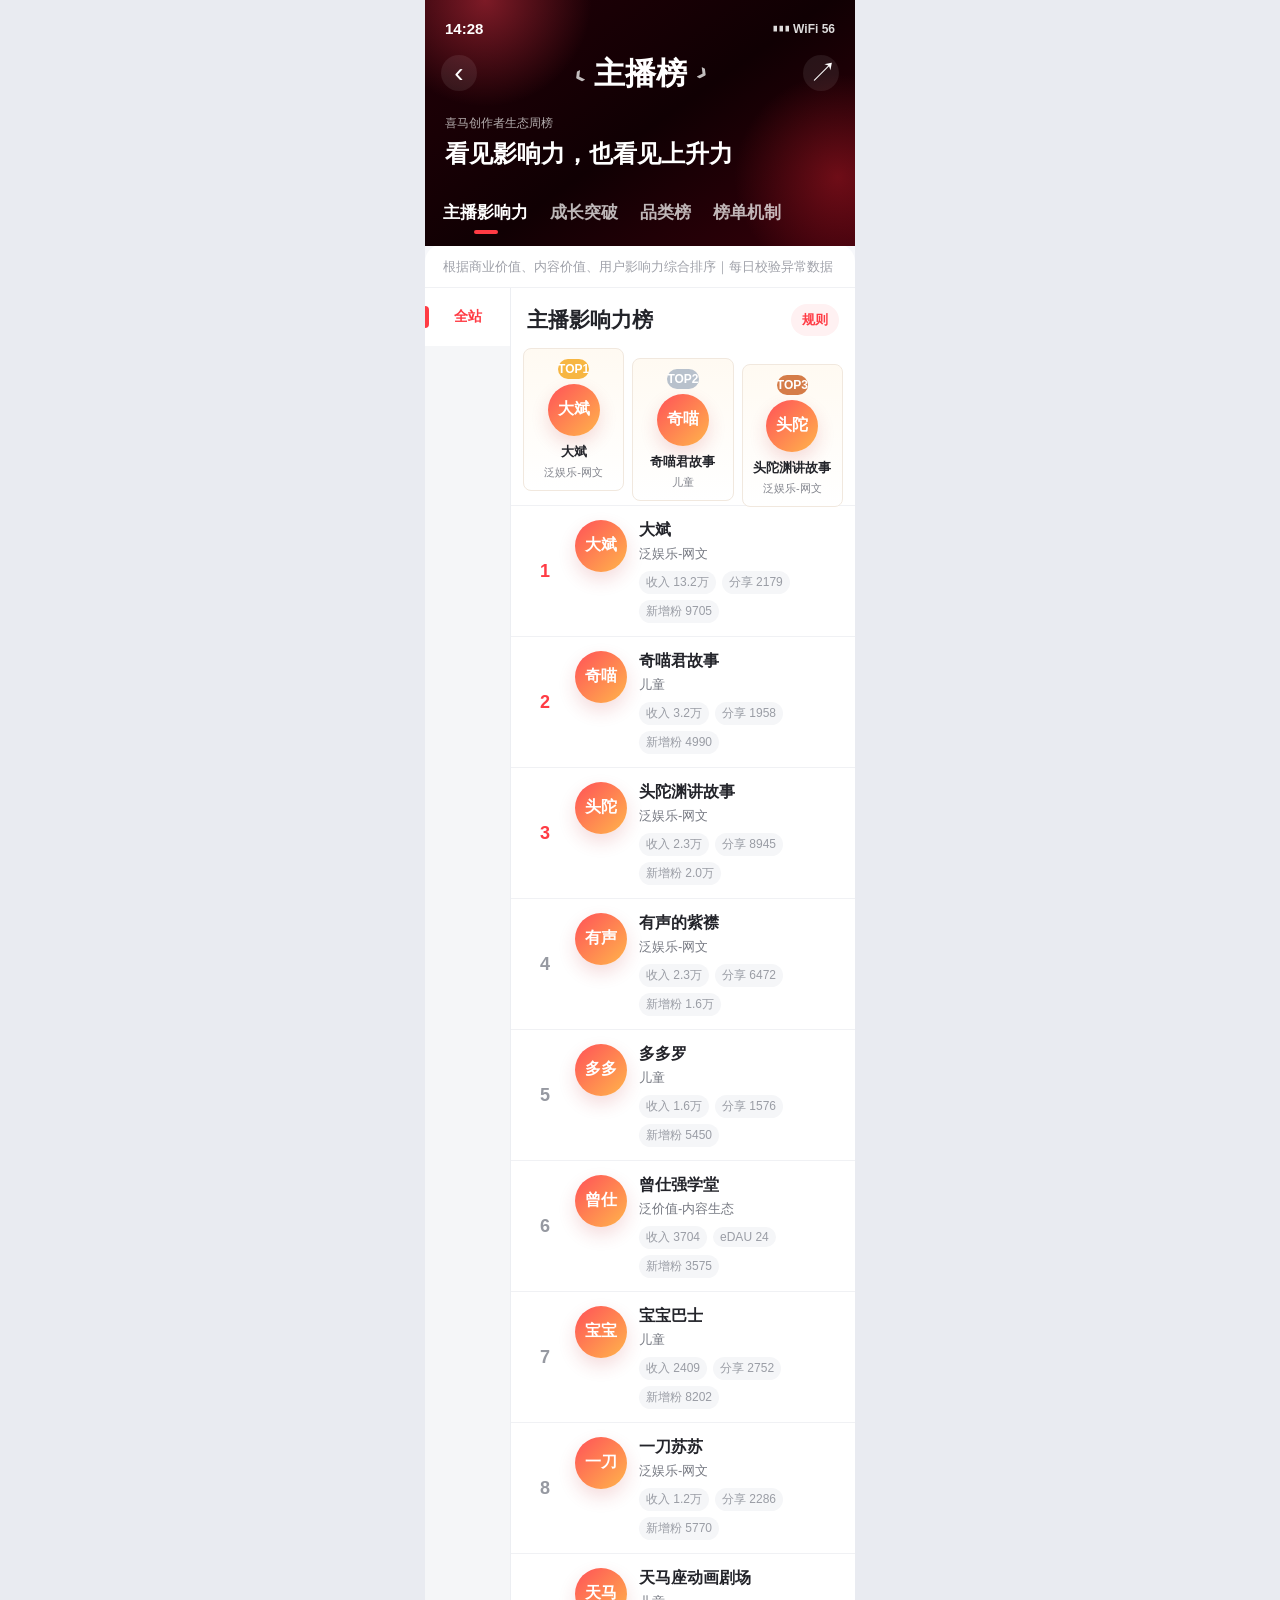
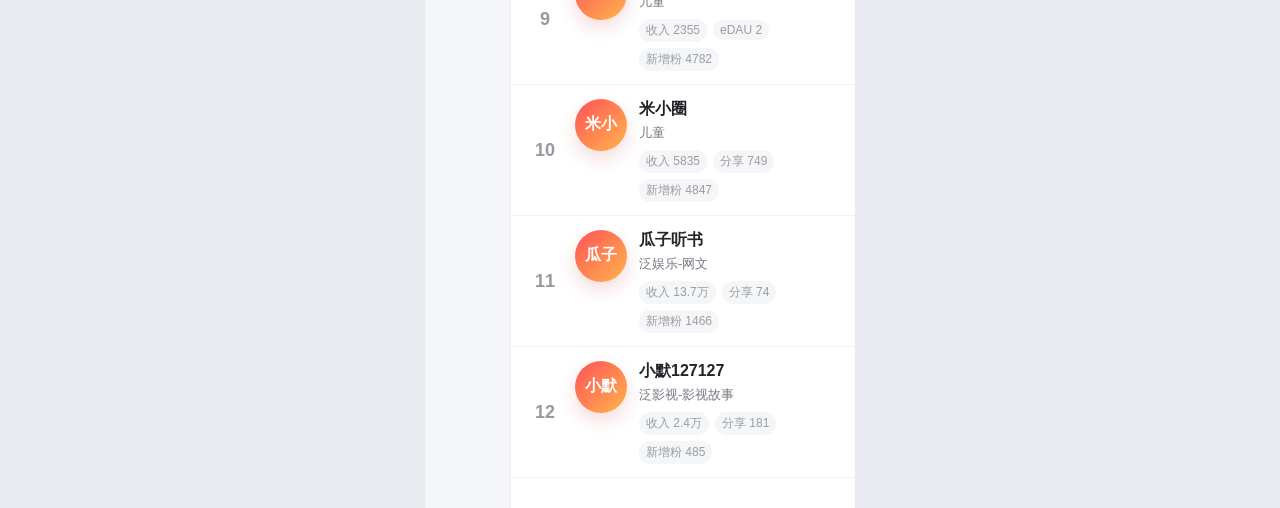
==== commit aa97499a: "Add files via upload" ====
--- a/index.html
+++ b/index.html
@@ -388,8 +388,7 @@
 }
 
 .name-line,
-.metric-line,
-.score-line {
+.metric-line {
   display: flex;
   align-items: center;
   min-width: 0;
@@ -438,32 +437,6 @@
   padding: 3px 7px;
   border-radius: 12px;
   background: #f5f6f8;
-}
-
-.score-line {
-  gap: 8px;
-  margin-top: 9px;
-}
-
-.score-track {
-  flex: 1;
-  height: 5px;
-  border-radius: 5px;
-  background: #f0f1f4;
-  overflow: hidden;
-}
-
-.score-fill {
-  height: 100%;
-  border-radius: inherit;
-  background: linear-gradient(90deg, var(--red), #ff9d35);
-}
-
-.score-text {
-  flex: 0 0 44px;
-  color: var(--muted);
-  font-size: 11px;
-  text-align: right;
 }
 
 .empty {
@@ -513,7 +486,6 @@
           <div class="hero-copy">
             <p class="eyebrow">喜马创作者生态周榜</p>
             <h2>看见影响力，也看见上升力</h2>
-            <p>每周更新 · 剔除异常数据 · 主播可查明细</p>
           </div>
           <div class="tabbar" id="rankTabs" role="tablist" aria-label="榜单切换"></div>
         </header>
@@ -588,7 +560,7 @@
     cycle: "",
     notice: "品类内相对表现排序｜突出专业供给、真实消费和用户粘性",
     rule: "品类榜不直接承担收入指标：真实消费深度 50% + 用户关系沉淀 50%。支持双榜在榜，适合作为品类 showcase 和运营资源承接入口。",
-    rail: ["亲子陪伴", "价值表达", "故事演绎", "播客"],
+    rail: ["故事演绎", "价值表达", "亲子陪伴", "博客"],
     groups: {
       "亲子陪伴": [
         ["宝宝巴士", "头部", "儿童-儿童故事", 2.000, "播放时长 88.7亿秒", "新增订阅 脱敏", ""],
@@ -632,7 +604,7 @@
         ["雪月之下", "头部", "网文-小说-女频", 1.831, "播放时长 57.6亿秒", "新增订阅 脱敏", ""],
         ["DJ杨湃", "腰部", "其他-小说", 1.825, "播放时长 19.4亿秒", "新增订阅 脱敏", ""]
       ],
-      "播客": []
+      "博客": []
     }
   }
 };
@@ -699,7 +671,7 @@
 
 function renderRows(rows) {
   if (!rows.length) {
-    rankList.innerHTML = `<div class="empty">播客榜数据还未准备好。建议在此保留入口，展示“数据建设中”状态，并在品类字段、圈选逻辑和运营承接方案确定后自动切换为榜单列表。</div>`;
+    rankList.innerHTML = `<div class="empty">博客榜数据还未准备好。建议在此保留入口，展示“数据建设中”状态，并在品类字段、圈选逻辑和运营承接方案确定后自动切换为榜单列表。</div>`;
     return;
   }
 
@@ -715,16 +687,11 @@
       <div class="row-main">
         <div class="name-line">
           <span class="name">${row[0]}</span>
-          <span class="badge">${row[1]}</span>
         </div>
         <p class="desc">${row[2]}</p>
         <div class="metric-line">
           ${chips}
         </div>
-        <div class="score-line">
-          <span class="score-track"><span class="score-fill" style="width: ${width}%"></span></span>
-          <span class="score-text">${row[3].toFixed(3)}</span>
-        </div>
       </div>
     </article>`;
   }).join("");
@@ -734,7 +701,7 @@
   const data = {
     title: "榜单机制",
     cycle: "",
-    notice: "1 个主榜 + 1 个成长通类榜 + 3 个核心品类榜；播客榜待底层字段和业务目标确认",
+    notice: "1 个主榜 + 1 个成长通类榜 + 3 个核心品类榜；博客榜待底层字段和业务目标确认",
     rail: ["结构", "准入", "防作弊", "资源"],
     rule: "当前最稳妥路径是基于现有聚合页主播榜低成本改造，同步承接首页双列入口。榜单设置准入门槛、异常数据剔除、人工复核和主播申诉，以保障公信力。"
   };
@@ -747,7 +714,7 @@
     `<button class="rail-item ${index === 0 ? "active" : ""}" type="button">${item}</button>`
   )).join("");
   podium.innerHTML = "";
-  rankList.innerHTML = `<div class="empty">榜单结构建议：顶部保留“主播榜”统一 IP；二级 tab 承接主播影响力、成长突破、品类榜；品类榜内用左侧 rail 承接亲子陪伴、价值表达、故事演绎、播客。资源侧可按主榜商业化、成长榜流量扶持、品类榜 showcase 分别承接。</div>`;
+  rankList.innerHTML = `<div class="empty">榜单结构建议：顶部保留“主播榜”统一 IP；二级 tab 承接主播影响力、成长突破、品类榜；品类榜内用左侧 rail 承接故事演绎、价值表达、亲子陪伴、博客。资源侧可按主榜商业化、成长榜流量扶持、品类榜 showcase 分别承接。</div>`;
 }
 
 function render() {
@@ -777,7 +744,7 @@
   if (!button) return;
   activeTab = button.dataset.tab;
   rulesVisible = false;
-  activeRail = activeTab === "category" ? "亲子陪伴" : "全站";
+  activeRail = activeTab === "category" ? "故事演绎" : "全站";
   render();
 });
 
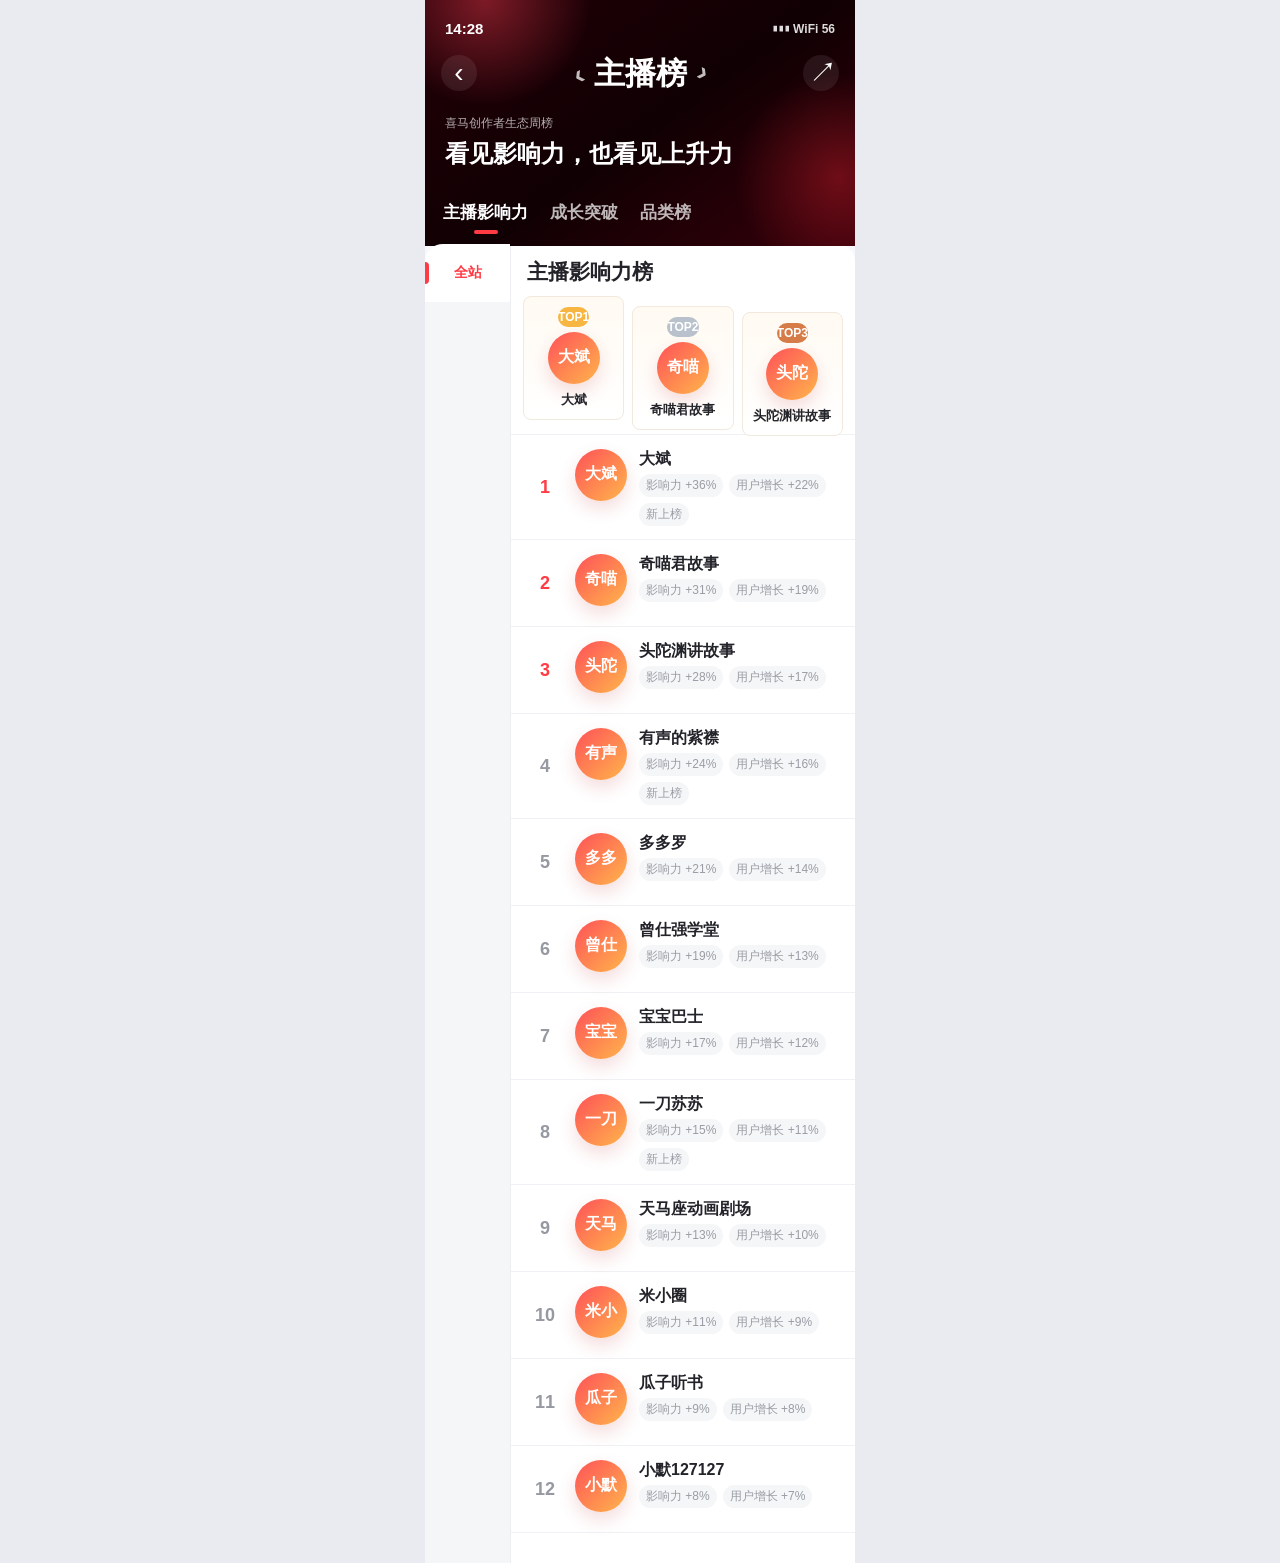
==== commit 9705f3c7: "Add files via upload" ====
--- a/index.html
+++ b/index.html
@@ -189,6 +189,10 @@
   border-bottom: 1px solid var(--line);
 }
 
+.notice:empty {
+  display: none;
+}
+
 .rail-layout {
   display: grid;
   grid-template-columns: 86px minmax(0, 1fr);
@@ -481,7 +485,7 @@
           <nav class="topbar" aria-label="页面导航">
             <button class="icon-btn" type="button" aria-label="返回">‹</button>
             <h1>主播榜</h1>
-            <button class="icon-btn" type="button" aria-label="分享">↗</button>
+            <button class="icon-btn" type="button" aria-label="转发">↗</button>
           </nav>
           <div class="hero-copy">
             <p class="eyebrow">喜马创作者生态周榜</p>
@@ -500,10 +504,8 @@
                   <p class="label" id="rankCycle"></p>
                   <h3 id="rankTitle"></h3>
                 </div>
-                <button class="rule-btn" id="ruleToggle" type="button">规则</button>
               </div>
 
-              <div class="rule-card" id="ruleCard"></div>
               <div class="podium" id="podium"></div>
               <div class="rank-list" id="rankList"></div>
             </section>
@@ -516,93 +518,90 @@
   main: {
     title: "主播影响力榜",
     cycle: "",
-    notice: "根据商业价值、内容价值、用户影响力综合排序｜每日校验异常数据",
-    rule: "主榜用于识别平台标杆与商业价值主播：商业价值 40% + 内容价值 30% + 用户影响力 30%。展示侧强调收入贡献、内容消费和粉丝关系沉淀。",
+    notice: "",
     rail: ["全站"],
     rows: [
-      ["大斌", "头部", "泛娱乐-网文", 0.779, "收入 13.2万", "分享 2179", "新增粉 9705"],
-      ["奇喵君故事", "头部", "儿童", 0.768, "收入 3.2万", "分享 1958", "新增粉 4990"],
-      ["头陀渊讲故事", "头部", "泛娱乐-网文", 0.762, "收入 2.3万", "分享 8945", "新增粉 2.0万"],
-      ["有声的紫襟", "头部", "泛娱乐-网文", 0.752, "收入 2.3万", "分享 6472", "新增粉 1.6万"],
-      ["多多罗", "头部", "儿童", 0.742, "收入 1.6万", "分享 1576", "新增粉 5450"],
-      ["曾仕强学堂", "腰部", "泛价值-内容生态", 0.700, "收入 3704", "eDAU 24", "新增粉 3575"],
-      ["宝宝巴士", "头部", "儿童", 0.694, "收入 2409", "分享 2752", "新增粉 8202"],
-      ["一刀苏苏", "头部", "泛娱乐-网文", 0.690, "收入 1.2万", "分享 2286", "新增粉 5770"],
-      ["天马座动画剧场", "腰部", "儿童", 0.690, "收入 2355", "eDAU 2", "新增粉 4782"],
-      ["米小圈", "头部", "儿童", 0.688, "收入 5835", "分享 749", "新增粉 4847"],
-      ["瓜子听书", "腰部", "泛娱乐-网文", 0.684, "收入 13.7万", "分享 74", "新增粉 1466"],
-      ["小默127127", "腰部", "泛影视-影视故事", 0.683, "收入 2.4万", "分享 181", "新增粉 485"]
+      ["大斌", "", "", 0.779, "", "", ""],
+      ["奇喵君故事", "", "", 0.768, "", "", ""],
+      ["头陀渊讲故事", "", "", 0.762, "", "", ""],
+      ["有声的紫襟", "", "", 0.752, "", "", ""],
+      ["多多罗", "", "", 0.742, "", "", ""],
+      ["曾仕强学堂", "", "", 0.700, "", "", ""],
+      ["宝宝巴士", "", "", 0.694, "", "", ""],
+      ["一刀苏苏", "", "", 0.690, "", "", ""],
+      ["天马座动画剧场", "", "", 0.690, "", "", ""],
+      ["米小圈", "", "", 0.688, "", "", ""],
+      ["瓜子听书", "", "", 0.684, "", "", ""],
+      ["小默127127", "", "", 0.683, "", "", ""]
     ]
   },
   growth: {
     title: "成长突破榜",
     cycle: "",
-    notice: "聚焦高潜跃迁和新锐增长｜主榜在榜主播不可逆向进入成长榜",
-    rule: "成长榜用于发现腰部高潜与新锐面孔：用户吸引力增长 50% + 商业价值增长 50%。页面突出增长率与 eDAU 表现。",
+    notice: "",
     rail: ["全站"],
     rows: [
-      ["重塑心灵心理训练中心", "腰部", "泛娱乐-音乐", 1.016, "收入 +1010%", "eDAU 1.9万", ""],
-      ["混知FM", "腰部", "儿童", 0.891, "收入 1.3万", "eDAU +7.3%", ""],
-      ["小鹿小鹿工作室", "腰部", "泛价值-曲艺", 0.749, "收入 +220%", "eDAU 3.4万", ""],
-      ["霓达播客NidaMedia", "腰部", "泛影视-影视故事", 0.734, "收入 2812", "eDAU +5.6%", ""],
-      ["昆虫大叔", "腰部", "泛影视-影视故事", 0.619, "eDAU 4.4万", "eDAU +23.5%", ""],
-      ["不熬夜文史局", "腰部", "泛价值-内容生态", 0.600, "eDAU 2.1万", "eDAU +51.8%", ""],
-      ["王金鑫老师", "腰部", "儿童", 0.556, "收入 4832", "eDAU 1.5万", ""],
-      ["开心锤锤", "腰部", "儿童", 0.549, "eDAU 11.0万", "eDAU +11.5%", ""],
-      ["多彩故事树", "腰部", "儿童", 0.492, "eDAU 1.4万", "eDAU +10.0%", ""],
-      ["天地童声", "腰部", "儿童", 0.461, "eDAU 3.2万", "eDAU +9.7%", ""],
-      ["十三妖仙学院", "腰部", "儿童", 0.437, "eDAU 1.4万", "eDAU +9.2%", ""],
-      ["剧舞吧小宇宙", "腰部", "泛娱乐-网文", 0.434, "eDAU 10.3万", "eDAU +150.9%", ""]
+      ["重塑心灵心理训练中心", "", "", 1.016, "", "", ""],
+      ["混知FM", "", "", 0.891, "", "", ""],
+      ["小鹿小鹿工作室", "", "", 0.749, "", "", ""],
+      ["霓达播客NidaMedia", "", "", 0.734, "", "", ""],
+      ["昆虫大叔", "", "", 0.619, "", "", ""],
+      ["不熬夜文史局", "", "", 0.600, "", "", ""],
+      ["王金鑫老师", "", "", 0.556, "", "", ""],
+      ["开心锤锤", "", "", 0.549, "", "", ""],
+      ["多彩故事树", "", "", 0.492, "", "", ""],
+      ["天地童声", "", "", 0.461, "", "", ""],
+      ["十三妖仙学院", "", "", 0.437, "", "", ""],
+      ["剧舞吧小宇宙", "", "", 0.434, "", "", ""]
     ]
   },
   category: {
     title: "品类创作者榜",
     cycle: "",
-    notice: "品类内相对表现排序｜突出专业供给、真实消费和用户粘性",
-    rule: "品类榜不直接承担收入指标：真实消费深度 50% + 用户关系沉淀 50%。支持双榜在榜，适合作为品类 showcase 和运营资源承接入口。",
+    notice: "",
     rail: ["故事演绎", "价值表达", "亲子陪伴", "博客"],
     groups: {
       "亲子陪伴": [
-        ["宝宝巴士", "头部", "儿童-儿童故事", 2.000, "播放时长 88.7亿秒", "新增订阅 脱敏", ""],
-        ["多多罗", "头部", "儿童-儿童故事", 1.940, "播放时长 48.9亿秒", "新增订阅 脱敏", ""],
-        ["奇喵君故事", "头部", "儿童-儿童故事", 1.926, "播放时长 31.7亿秒", "新增订阅 脱敏", ""],
-        ["大中华寻宝记官方", "腰部", "儿童-儿童非故事", 1.874, "播放时长 5.6亿秒", "新增订阅 脱敏", ""],
-        ["东海小学广播站", "头部", "儿童-儿童故事", 1.843, "播放时长 30.6亿秒", "新增订阅 脱敏", ""],
-        ["米小圈", "头部", "儿童-儿童故事", 1.833, "播放时长 28.0亿秒", "新增订阅 脱敏", ""],
-        ["保林叔叔讲故事", "头部", "儿童-儿童故事", 1.806, "播放时长 18.7亿秒", "新增订阅 脱敏", ""],
-        ["天马座动画剧场", "腰部", "儿童-儿童故事", 1.794, "播放时长 11.1亿秒", "新增订阅 脱敏", ""],
-        ["100个秘密科普馆", "头部", "儿童-儿童非故事", 1.784, "播放时长 3.8亿秒", "新增订阅 脱敏", ""],
-        ["呆瓜叔叔讲故事", "头部", "儿童-儿童故事", 1.780, "播放时长 14.8亿秒", "新增订阅 脱敏", ""],
-        ["大有叔叔", "头部", "儿童-儿童故事", 1.746, "播放时长 8.7亿秒", "新增订阅 脱敏", ""],
-        ["超坦宇宙", "腰部", "儿童-儿童故事", 1.735, "播放时长 8.8亿秒", "新增订阅 脱敏", ""]
+        ["宝宝巴士", "", "", 2.000, "", "", ""],
+        ["多多罗", "", "", 1.940, "", "", ""],
+        ["奇喵君故事", "", "", 1.926, "", "", ""],
+        ["大中华寻宝记官方", "", "", 1.874, "", "", ""],
+        ["东海小学广播站", "", "", 1.843, "", "", ""],
+        ["米小圈", "", "", 1.833, "", "", ""],
+        ["保林叔叔讲故事", "", "", 1.806, "", "", ""],
+        ["天马座动画剧场", "", "", 1.794, "", "", ""],
+        ["100个秘密科普馆", "", "", 1.784, "", "", ""],
+        ["呆瓜叔叔讲故事", "", "", 1.780, "", "", ""],
+        ["大有叔叔", "", "", 1.746, "", "", ""],
+        ["超坦宇宙", "", "", 1.735, "", "", ""]
       ],
       "价值表达": [
-        ["王更新", "头部", "历史", 1.987, "播放时长 31.3亿秒", "新增订阅 脱敏", ""],
-        ["一个志远", "腰部", "个人成长", 1.965, "播放时长 4.6亿秒", "新增订阅 脱敏", ""],
-        ["百家讲坛", "尾部", "历史", 1.932, "播放时长 16.6亿秒", "新增订阅 脱敏", ""],
-        ["半条鱼儿", "腰部", "人物传记", 1.921, "播放时长 4.2亿秒", "新增订阅 脱敏", ""],
-        ["听风的蚕", "腰部", "时政军事", 1.915, "播放时长 15.3亿秒", "新增订阅 脱敏", ""],
-        ["喜马头条", "尾部", "时政军事", 1.910, "播放时长 6.7亿秒", "新增订阅 脱敏", ""],
-        ["曾仕强学堂", "腰部", "哲学宗教", 1.902, "播放时长 2.5亿秒", "新增订阅 脱敏", ""],
-        ["蒙曼", "腰部", "文学", 1.888, "播放时长 6.7亿秒", "新增订阅 脱敏", ""],
-        ["喜马讲书", "腰部", "文学", 1.885, "播放时长 2.6亿秒", "新增订阅 脱敏", ""],
-        ["阿富汗村姑", "腰部", "人文社科", 1.881, "播放时长 2.7亿秒", "新增订阅 脱敏", ""],
-        ["是乔安昂", "腰部", "文化娱乐", 1.861, "播放时长 4.5亿秒", "新增订阅 脱敏", ""],
-        ["白云出岫", "尾部", "文学", 1.856, "播放时长 4.2亿秒", "新增订阅 脱敏", ""]
+        ["王更新", "", "", 1.987, "", "", ""],
+        ["一个志远", "", "", 1.965, "", "", ""],
+        ["百家讲坛", "", "", 1.932, "", "", ""],
+        ["半条鱼儿", "", "", 1.921, "", "", ""],
+        ["听风的蚕", "", "", 1.915, "", "", ""],
+        ["喜马头条", "", "", 1.910, "", "", ""],
+        ["曾仕强学堂", "", "", 1.902, "", "", ""],
+        ["蒙曼", "", "", 1.888, "", "", ""],
+        ["喜马讲书", "", "", 1.885, "", "", ""],
+        ["阿富汗村姑", "", "", 1.881, "", "", ""],
+        ["是乔安昂", "", "", 1.861, "", "", ""],
+        ["白云出岫", "", "", 1.856, "", "", ""]
       ],
       "故事演绎": [
-        ["头陀渊讲故事", "头部", "网文-小说-男频", 2.000, "播放时长 824.8亿秒", "新增订阅 脱敏", ""],
-        ["有声的紫襟", "头部", "网文-小说-男频", 1.975, "播放时长 563.8亿秒", "新增订阅 脱敏", ""],
-        ["一刀苏苏", "头部", "网文-小说-女频", 1.933, "播放时长 112.4亿秒", "新增订阅 脱敏", ""],
-        ["白夜剧场", "腰部", "出版物-小说", 1.922, "播放时长 50.4亿秒", "新增订阅 脱敏", ""],
-        ["单田芳评书", "头部", "曲艺", 1.912, "播放时长 234.0亿秒", "新增订阅 脱敏", ""],
-        ["德云社郭德纲相声VIP", "头部", "曲艺", 1.901, "播放时长 151.5亿秒", "新增订阅 脱敏", ""],
-        ["熊猫青云_云之声", "头部", "网文-小说-女频", 1.846, "播放时长 71.1亿秒", "新增订阅 脱敏", ""],
-        ["云天河", "头部", "网文-小说-女频", 1.843, "播放时长 56.4亿秒", "新增订阅 脱敏", ""],
-        ["大斌", "头部", "网文-小说-男频", 1.834, "播放时长 169.6亿秒", "新增订阅 脱敏", ""],
-        ["姣姣兮", "头部", "网文-小说-女频", 1.832, "播放时长 60.5亿秒", "新增订阅 脱敏", ""],
-        ["雪月之下", "头部", "网文-小说-女频", 1.831, "播放时长 57.6亿秒", "新增订阅 脱敏", ""],
-        ["DJ杨湃", "腰部", "其他-小说", 1.825, "播放时长 19.4亿秒", "新增订阅 脱敏", ""]
+        ["头陀渊讲故事", "", "", 2.000, "", "", ""],
+        ["有声的紫襟", "", "", 1.975, "", "", ""],
+        ["一刀苏苏", "", "", 1.933, "", "", ""],
+        ["白夜剧场", "", "", 1.922, "", "", ""],
+        ["单田芳评书", "", "", 1.912, "", "", ""],
+        ["德云社郭德纲相声VIP", "", "", 1.901, "", "", ""],
+        ["熊猫青云_云之声", "", "", 1.846, "", "", ""],
+        ["云天河", "", "", 1.843, "", "", ""],
+        ["大斌", "", "", 1.834, "", "", ""],
+        ["姣姣兮", "", "", 1.832, "", "", ""],
+        ["雪月之下", "", "", 1.831, "", "", ""],
+        ["DJ杨湃", "", "", 1.825, "", "", ""]
       ],
       "博客": []
     }
@@ -612,23 +611,19 @@
 const tabs = [
   ["main", "主播影响力"],
   ["growth", "成长突破"],
-  ["category", "品类榜"],
-  ["rules", "榜单机制"]
+  ["category", "品类榜"]
 ];
 
 let activeTab = "main";
 let activeRail = "全站";
-let rulesVisible = false;
 
 const rankTabs = document.querySelector("#rankTabs");
 const sideRail = document.querySelector("#sideRail");
 const notice = document.querySelector("#notice");
 const rankCycle = document.querySelector("#rankCycle");
 const rankTitle = document.querySelector("#rankTitle");
-const ruleCard = document.querySelector("#ruleCard");
 const podium = document.querySelector("#podium");
 const rankList = document.querySelector("#rankList");
-const ruleToggle = document.querySelector("#ruleToggle");
 
 function avatarText(name) {
   return name.replace(/[A-Za-z0-9]/g, "").slice(0, 2) || name.slice(0, 2);
@@ -640,10 +635,17 @@
 }
 
 function rowsForCurrentView() {
-  if (activeTab === "rules") return [];
   const data = rankData[activeTab];
   if (activeTab === "category") return data.groups[activeRail] || [];
   return data.rows.filter((row) => rowMatches(row, activeRail));
+}
+
+function displayMetrics(index) {
+  const lift = [36, 31, 28, 24, 21, 19, 17, 15, 13, 11, 9, 8][index] || 6;
+  const retain = [22, 19, 17, 16, 14, 13, 12, 11, 10, 9, 8, 7][index] || 6;
+  const chips = [`影响力 +${lift}%`, `用户增长 +${retain}%`];
+  if (index === 0 || index === 3 || index === 7) chips.push("新上榜");
+  return chips;
 }
 
 function renderTabs() {
@@ -664,7 +666,6 @@
       <span class="podium-rank">TOP${index + 1}</span>
       <div class="avatar">${avatarText(row[0])}</div>
       <p class="podium-name">${row[0]}</p>
-      <p class="podium-meta">${row[2]}</p>
     </article>`
   )).join("");
 }
@@ -675,10 +676,8 @@
     return;
   }
 
-  const maxScore = Math.max(...rows.map((row) => row[3]));
   rankList.innerHTML = rows.map((row, index) => {
-    const width = Math.max(18, Math.round((row[3] / maxScore) * 100));
-    const chips = row.slice(4, 7).filter(Boolean).map((metric) => (
+    const chips = displayMetrics(index).map((metric) => (
       `<span class="metric-chip">${metric}</span>`
     )).join("");
     return `<article class="rank-row">
@@ -688,7 +687,6 @@
         <div class="name-line">
           <span class="name">${row[0]}</span>
         </div>
-        <p class="desc">${row[2]}</p>
         <div class="metric-line">
           ${chips}
         </div>
@@ -697,33 +695,8 @@
   }).join("");
 }
 
-function renderRulesOnly() {
-  const data = {
-    title: "榜单机制",
-    cycle: "",
-    notice: "1 个主榜 + 1 个成长通类榜 + 3 个核心品类榜；博客榜待底层字段和业务目标确认",
-    rail: ["结构", "准入", "防作弊", "资源"],
-    rule: "当前最稳妥路径是基于现有聚合页主播榜低成本改造，同步承接首页双列入口。榜单设置准入门槛、异常数据剔除、人工复核和主播申诉，以保障公信力。"
-  };
-  notice.textContent = data.notice;
-  rankCycle.textContent = data.cycle;
-  rankTitle.textContent = data.title;
-  ruleCard.classList.add("show");
-  ruleCard.innerHTML = data.rule;
-  sideRail.innerHTML = data.rail.map((item, index) => (
-    `<button class="rail-item ${index === 0 ? "active" : ""}" type="button">${item}</button>`
-  )).join("");
-  podium.innerHTML = "";
-  rankList.innerHTML = `<div class="empty">榜单结构建议：顶部保留“主播榜”统一 IP；二级 tab 承接主播影响力、成长突破、品类榜；品类榜内用左侧 rail 承接故事演绎、价值表达、亲子陪伴、博客。资源侧可按主榜商业化、成长榜流量扶持、品类榜 showcase 分别承接。</div>`;
-}
-
 function render() {
   renderTabs();
-
-  if (activeTab === "rules") {
-    renderRulesOnly();
-    return;
-  }
 
   const data = rankData[activeTab];
   if (!data.rail.includes(activeRail)) activeRail = data.rail[0];
@@ -732,8 +705,6 @@
   notice.textContent = data.notice;
   rankCycle.textContent = data.cycle;
   rankTitle.textContent = activeTab === "category" ? `${activeRail}榜` : data.title;
-  ruleCard.innerHTML = data.rule;
-  ruleCard.classList.toggle("show", rulesVisible);
   renderRail(data);
   renderPodium(rows);
   renderRows(rows);
@@ -743,7 +714,6 @@
   const button = event.target.closest("[data-tab]");
   if (!button) return;
   activeTab = button.dataset.tab;
-  rulesVisible = false;
   activeRail = activeTab === "category" ? "故事演绎" : "全站";
   render();
 });
@@ -755,11 +725,6 @@
   render();
 });
 
-ruleToggle.addEventListener("click", () => {
-  rulesVisible = !rulesVisible;
-  render();
-});
-
 render();
 
     </script>
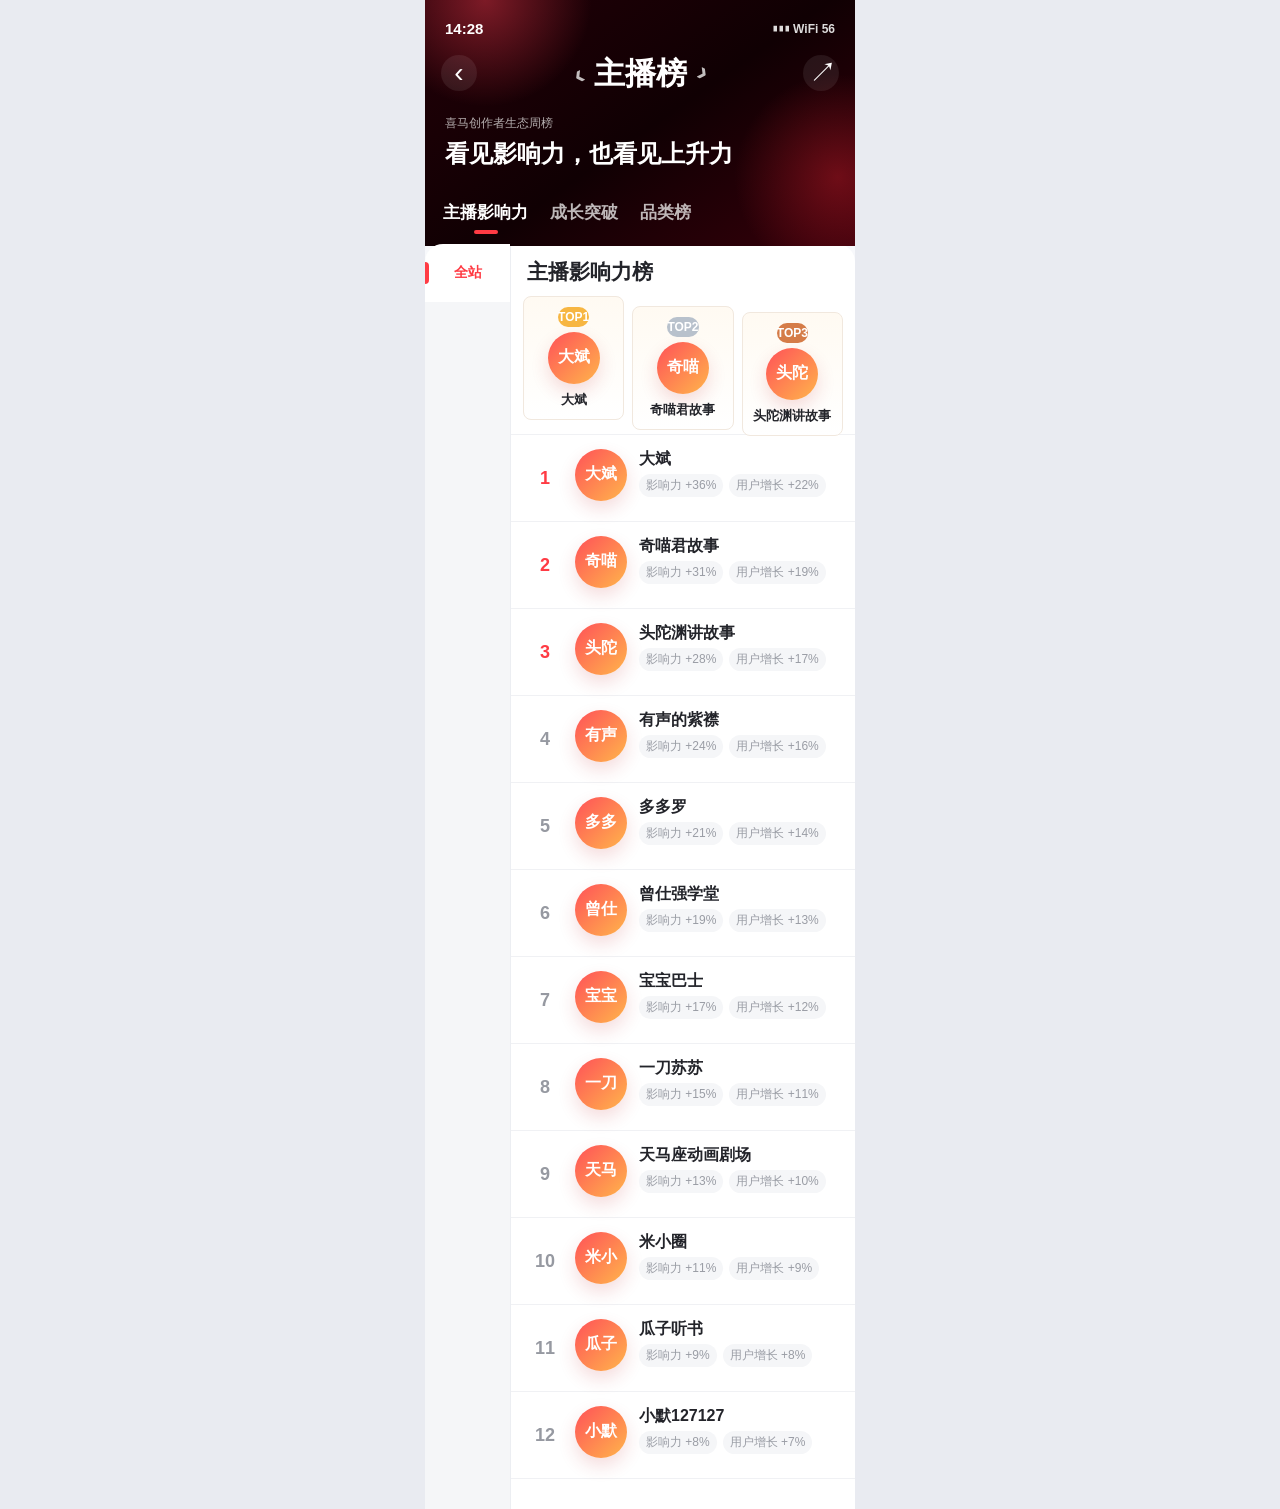
==== commit b5e71689: "Add files via upload" ====
--- a/index.html
+++ b/index.html
@@ -561,49 +561,446 @@
     notice: "",
     rail: ["故事演绎", "价值表达", "亲子陪伴", "博客"],
     groups: {
-      "亲子陪伴": [
-        ["宝宝巴士", "", "", 2.000, "", "", ""],
-        ["多多罗", "", "", 1.940, "", "", ""],
-        ["奇喵君故事", "", "", 1.926, "", "", ""],
-        ["大中华寻宝记官方", "", "", 1.874, "", "", ""],
-        ["东海小学广播站", "", "", 1.843, "", "", ""],
-        ["米小圈", "", "", 1.833, "", "", ""],
-        ["保林叔叔讲故事", "", "", 1.806, "", "", ""],
-        ["天马座动画剧场", "", "", 1.794, "", "", ""],
-        ["100个秘密科普馆", "", "", 1.784, "", "", ""],
-        ["呆瓜叔叔讲故事", "", "", 1.780, "", "", ""],
-        ["大有叔叔", "", "", 1.746, "", "", ""],
-        ["超坦宇宙", "", "", 1.735, "", "", ""]
-      ],
-      "价值表达": [
-        ["王更新", "", "", 1.987, "", "", ""],
-        ["一个志远", "", "", 1.965, "", "", ""],
-        ["百家讲坛", "", "", 1.932, "", "", ""],
-        ["半条鱼儿", "", "", 1.921, "", "", ""],
-        ["听风的蚕", "", "", 1.915, "", "", ""],
-        ["喜马头条", "", "", 1.910, "", "", ""],
-        ["曾仕强学堂", "", "", 1.902, "", "", ""],
-        ["蒙曼", "", "", 1.888, "", "", ""],
-        ["喜马讲书", "", "", 1.885, "", "", ""],
-        ["阿富汗村姑", "", "", 1.881, "", "", ""],
-        ["是乔安昂", "", "", 1.861, "", "", ""],
-        ["白云出岫", "", "", 1.856, "", "", ""]
-      ],
-      "故事演绎": [
-        ["头陀渊讲故事", "", "", 2.000, "", "", ""],
-        ["有声的紫襟", "", "", 1.975, "", "", ""],
-        ["一刀苏苏", "", "", 1.933, "", "", ""],
-        ["白夜剧场", "", "", 1.922, "", "", ""],
-        ["单田芳评书", "", "", 1.912, "", "", ""],
-        ["德云社郭德纲相声VIP", "", "", 1.901, "", "", ""],
-        ["熊猫青云_云之声", "", "", 1.846, "", "", ""],
-        ["云天河", "", "", 1.843, "", "", ""],
-        ["大斌", "", "", 1.834, "", "", ""],
-        ["姣姣兮", "", "", 1.832, "", "", ""],
-        ["雪月之下", "", "", 1.831, "", "", ""],
-        ["DJ杨湃", "", "", 1.825, "", "", ""]
-      ],
-      "博客": []
+"故事演绎": [
+                  [
+                        "头陀渊讲故事",
+                        "",
+                        "",
+                        2.0,
+                        "",
+                        "",
+                        ""
+                  ],
+                  [
+                        "有声的紫襟",
+                        "",
+                        "",
+                        1.975,
+                        "",
+                        "",
+                        ""
+                  ],
+                  [
+                        "一刀苏苏",
+                        "",
+                        "",
+                        1.933,
+                        "",
+                        "",
+                        ""
+                  ],
+                  [
+                        "白夜剧场",
+                        "",
+                        "",
+                        1.922,
+                        "",
+                        "",
+                        ""
+                  ],
+                  [
+                        "单田芳评书",
+                        "",
+                        "",
+                        1.912,
+                        "",
+                        "",
+                        ""
+                  ],
+                  [
+                        "德云社郭德纲相声VIP",
+                        "",
+                        "",
+                        1.901,
+                        "",
+                        "",
+                        ""
+                  ],
+                  [
+                        "熊猫青云_云之声",
+                        "",
+                        "",
+                        1.846,
+                        "",
+                        "",
+                        ""
+                  ],
+                  [
+                        "云天河",
+                        "",
+                        "",
+                        1.843,
+                        "",
+                        "",
+                        ""
+                  ],
+                  [
+                        "大斌",
+                        "",
+                        "",
+                        1.834,
+                        "",
+                        "",
+                        ""
+                  ],
+                  [
+                        "姣姣兮",
+                        "",
+                        "",
+                        1.832,
+                        "",
+                        "",
+                        ""
+                  ],
+                  [
+                        "雪月之下",
+                        "",
+                        "",
+                        1.831,
+                        "",
+                        "",
+                        ""
+                  ],
+                  [
+                        "DJ杨湃",
+                        "",
+                        "",
+                        1.825,
+                        "",
+                        "",
+                        ""
+                  ]
+            ],
+            "价值表达": [
+                  [
+                        "王更新",
+                        "",
+                        "",
+                        1.987,
+                        "",
+                        "",
+                        ""
+                  ],
+                  [
+                        "一个志远",
+                        "",
+                        "",
+                        1.965,
+                        "",
+                        "",
+                        ""
+                  ],
+                  [
+                        "中信书院",
+                        "",
+                        "",
+                        1.957,
+                        "",
+                        "",
+                        ""
+                  ],
+                  [
+                        "百家讲坛",
+                        "",
+                        "",
+                        1.932,
+                        "",
+                        "",
+                        ""
+                  ],
+                  [
+                        "半条鱼儿",
+                        "",
+                        "",
+                        1.921,
+                        "",
+                        "",
+                        ""
+                  ],
+                  [
+                        "听风的蚕",
+                        "",
+                        "",
+                        1.915,
+                        "",
+                        "",
+                        ""
+                  ],
+                  [
+                        "喜马头条",
+                        "",
+                        "",
+                        1.91,
+                        "",
+                        "",
+                        ""
+                  ],
+                  [
+                        "曾仕强学堂",
+                        "",
+                        "",
+                        1.902,
+                        "",
+                        "",
+                        ""
+                  ],
+                  [
+                        "GIADA_岩中花述",
+                        "",
+                        "",
+                        1.895,
+                        "",
+                        "",
+                        ""
+                  ],
+                  [
+                        "蒙曼",
+                        "",
+                        "",
+                        1.888,
+                        "",
+                        "",
+                        ""
+                  ],
+                  [
+                        "喜马讲书",
+                        "",
+                        "",
+                        1.885,
+                        "",
+                        "",
+                        ""
+                  ],
+                  [
+                        "阿富汗村姑",
+                        "",
+                        "",
+                        1.881,
+                        "",
+                        "",
+                        ""
+                  ]
+            ],
+            "亲子陪伴": [
+                  [
+                        "宝宝巴士",
+                        "",
+                        "",
+                        2.0,
+                        "",
+                        "",
+                        ""
+                  ],
+                  [
+                        "多多罗",
+                        "",
+                        "",
+                        1.94,
+                        "",
+                        "",
+                        ""
+                  ],
+                  [
+                        "奇喵君故事",
+                        "",
+                        "",
+                        1.926,
+                        "",
+                        "",
+                        ""
+                  ],
+                  [
+                        "大中华寻宝记官方",
+                        "",
+                        "",
+                        1.874,
+                        "",
+                        "",
+                        ""
+                  ],
+                  [
+                        "东海小学广播站",
+                        "",
+                        "",
+                        1.843,
+                        "",
+                        "",
+                        ""
+                  ],
+                  [
+                        "米小圈",
+                        "",
+                        "",
+                        1.833,
+                        "",
+                        "",
+                        ""
+                  ],
+                  [
+                        "保林叔叔讲故事",
+                        "",
+                        "",
+                        1.806,
+                        "",
+                        "",
+                        ""
+                  ],
+                  [
+                        "天马座动画剧场",
+                        "",
+                        "",
+                        1.794,
+                        "",
+                        "",
+                        ""
+                  ],
+                  [
+                        "100个秘密科普馆",
+                        "",
+                        "",
+                        1.784,
+                        "",
+                        "",
+                        ""
+                  ],
+                  [
+                        "呆瓜叔叔讲故事",
+                        "",
+                        "",
+                        1.78,
+                        "",
+                        "",
+                        ""
+                  ],
+                  [
+                        "大有叔叔",
+                        "",
+                        "",
+                        1.746,
+                        "",
+                        "",
+                        ""
+                  ],
+                  [
+                        "超坦宇宙",
+                        "",
+                        "",
+                        1.735,
+                        "",
+                        "",
+                        ""
+                  ]
+            ],
+            "博客": [
+                  [
+                        "GIADA_岩中花述",
+                        "",
+                        "",
+                        1.898,
+                        "",
+                        "",
+                        ""
+                  ],
+                  [
+                        "凹凸电波",
+                        "",
+                        "",
+                        1.84,
+                        "",
+                        "",
+                        ""
+                  ],
+                  [
+                        "旭岽叨科学",
+                        "",
+                        "",
+                        1.815,
+                        "",
+                        "",
+                        ""
+                  ],
+                  [
+                        "读客熊猫君",
+                        "",
+                        "",
+                        1.784,
+                        "",
+                        "",
+                        ""
+                  ],
+                  [
+                        "有知有行App",
+                        "",
+                        "",
+                        1.744,
+                        "",
+                        "",
+                        ""
+                  ],
+                  [
+                        "颜晓静Athena",
+                        "",
+                        "",
+                        1.736,
+                        "",
+                        "",
+                        ""
+                  ],
+                  [
+                        "携隐Melody",
+                        "",
+                        "",
+                        1.732,
+                        "",
+                        "",
+                        "新上榜"
+                  ],
+                  [
+                        "春典JARGON",
+                        "",
+                        "",
+                        1.727,
+                        "",
+                        "",
+                        ""
+                  ],
+                  [
+                        "文化有限的星光",
+                        "",
+                        "",
+                        1.72,
+                        "",
+                        "",
+                        ""
+                  ],
+                  [
+                        "刘飞Lufy",
+                        "",
+                        "",
+                        1.72,
+                        "",
+                        "",
+                        ""
+                  ],
+                  [
+                        "阿坑是个坑",
+                        "",
+                        "",
+                        1.716,
+                        "",
+                        "",
+                        "新上榜"
+                  ],
+                  [
+                        "杨天真本真",
+                        "",
+                        "",
+                        1.715,
+                        "",
+                        "",
+                        ""
+                  ]
+            ]
     }
   }
 };
@@ -640,11 +1037,18 @@
   return data.rows.filter((row) => rowMatches(row, activeRail));
 }
 
-function displayMetrics(index) {
+function displayMetrics(row, index) {
+  const rowMetrics = row.slice(4, 7).filter(Boolean);
   const lift = [36, 31, 28, 24, 21, 19, 17, 15, 13, 11, 9, 8][index] || 6;
   const retain = [22, 19, 17, 16, 14, 13, 12, 11, 10, 9, 8, 7][index] || 6;
+
+  if (rowMetrics.includes("新上榜")) {
+    return [`影响力 +${lift}%`, `用户增长 +${retain}%`, "新上榜"];
+  }
+
+  if (rowMetrics.length) return rowMetrics;
+
   const chips = [`影响力 +${lift}%`, `用户增长 +${retain}%`];
-  if (index === 0 || index === 3 || index === 7) chips.push("新上榜");
   return chips;
 }
 
@@ -677,9 +1081,10 @@
   }
 
   rankList.innerHTML = rows.map((row, index) => {
-    const chips = displayMetrics(index).map((metric) => (
+    const chips = displayMetrics(row, index).map((metric) => (
       `<span class="metric-chip">${metric}</span>`
     )).join("");
+    const metricLine = chips ? `<div class="metric-line">${chips}</div>` : "";
     return `<article class="rank-row">
       <div class="rank-num">${index + 1}</div>
       <div class="avatar">${avatarText(row[0])}</div>
@@ -687,9 +1092,7 @@
         <div class="name-line">
           <span class="name">${row[0]}</span>
         </div>
-        <div class="metric-line">
-          ${chips}
-        </div>
+        ${metricLine}
       </div>
     </article>`;
   }).join("");
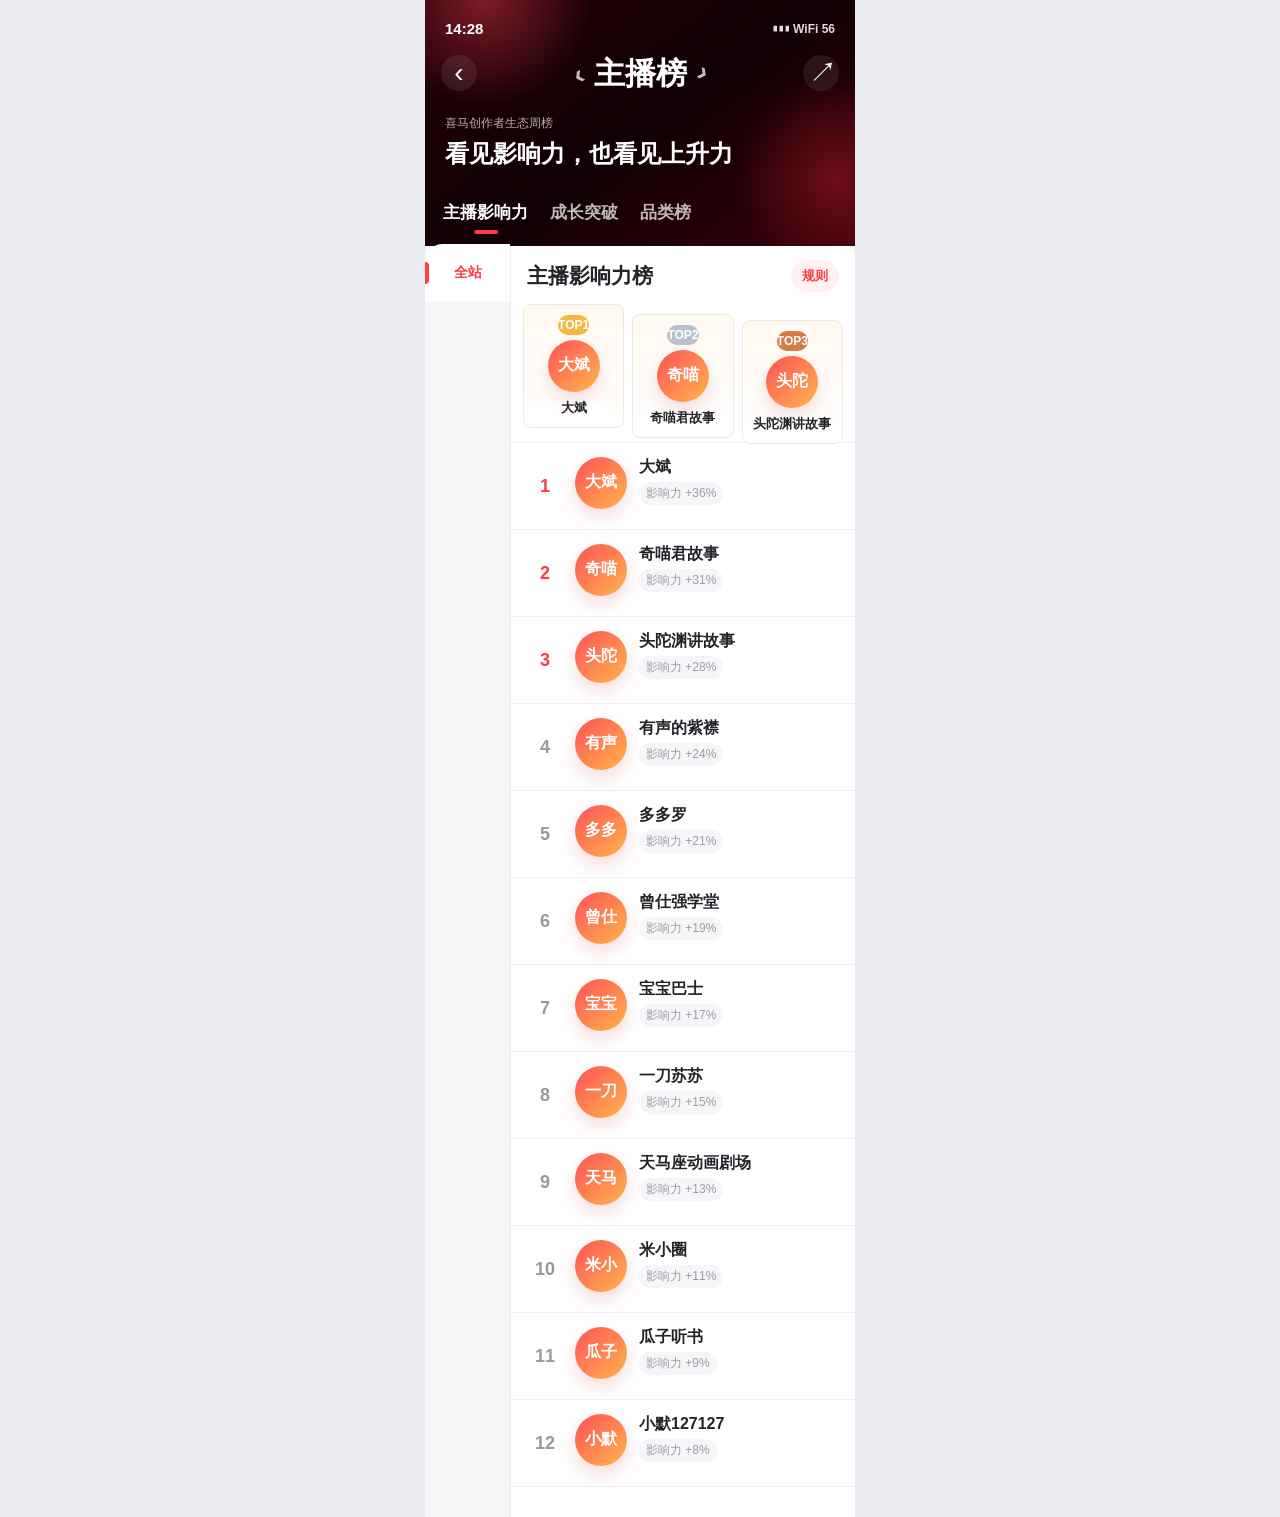
==== commit d5ad19c3: "Add files via upload" ====
--- a/index.html
+++ b/index.html
@@ -504,8 +504,10 @@
                   <p class="label" id="rankCycle"></p>
                   <h3 id="rankTitle"></h3>
                 </div>
+                <button class="rule-btn" id="ruleToggle" type="button">规则</button>
               </div>
 
+              <div class="rule-card" id="ruleCard"></div>
               <div class="podium" id="podium"></div>
               <div class="rank-list" id="rankList"></div>
             </section>
@@ -559,7 +561,7 @@
     title: "品类创作者榜",
     cycle: "",
     notice: "",
-    rail: ["故事演绎", "价值表达", "亲子陪伴", "博客"],
+    rail: ["故事演绎", "价值表达", "亲子陪伴", "播客"],
     groups: {
 "故事演绎": [
                   [
@@ -891,7 +893,7 @@
                         ""
                   ]
             ],
-            "博客": [
+            "播客": [
                   [
                         "GIADA_岩中花述",
                         "",
@@ -1019,8 +1021,11 @@
 const notice = document.querySelector("#notice");
 const rankCycle = document.querySelector("#rankCycle");
 const rankTitle = document.querySelector("#rankTitle");
+const ruleCard = document.querySelector("#ruleCard");
+const ruleToggle = document.querySelector("#ruleToggle");
 const podium = document.querySelector("#podium");
 const rankList = document.querySelector("#rankList");
+let rulesVisible = false;
 
 function avatarText(name) {
   return name.replace(/[A-Za-z0-9]/g, "").slice(0, 2) || name.slice(0, 2);
@@ -1040,16 +1045,24 @@
 function displayMetrics(row, index) {
   const rowMetrics = row.slice(4, 7).filter(Boolean);
   const lift = [36, 31, 28, 24, 21, 19, 17, 15, 13, 11, 9, 8][index] || 6;
-  const retain = [22, 19, 17, 16, 14, 13, 12, 11, 10, 9, 8, 7][index] || 6;
 
   if (rowMetrics.includes("新上榜")) {
-    return [`影响力 +${lift}%`, `用户增长 +${retain}%`, "新上榜"];
+    return [`影响力 +${lift}%`, "新上榜"];
   }
 
   if (rowMetrics.length) return rowMetrics;
 
-  const chips = [`影响力 +${lift}%`, `用户增长 +${retain}%`];
-  return chips;
+  return [`影响力 +${lift}%`];
+}
+
+function ruleText() {
+  if (activeTab === "main") {
+    return "计算维度：有效播放时长 15% + EDAU 15% + 分享量 15% + 新增关注量 15% + 收入 40%。基础得分 = 40% × 全局得分 + 60% × 品类得分；最终得分 = 基础得分 × 小品类系数。";
+  }
+  if (activeTab === "growth") {
+    return "计算维度：收入增长率 + EDAU 增长率。基础得分 = 40% × 全局得分 + 60% × 品类得分；最终得分 = 基础得分 × 小品类系数。";
+  }
+  return "计算维度：有效播放 + 新增订阅。最终得分 = 60% × 细分类目得分 + 40% × 一级品类得分。";
 }
 
 function renderTabs() {
@@ -1076,7 +1089,7 @@
 
 function renderRows(rows) {
   if (!rows.length) {
-    rankList.innerHTML = `<div class="empty">博客榜数据还未准备好。建议在此保留入口，展示“数据建设中”状态，并在品类字段、圈选逻辑和运营承接方案确定后自动切换为榜单列表。</div>`;
+    rankList.innerHTML = `<div class="empty">播客榜数据还未准备好。建议在此保留入口，展示“数据建设中”状态，并在品类字段、圈选逻辑和运营承接方案确定后自动切换为榜单列表。</div>`;
     return;
   }
 
@@ -1108,6 +1121,8 @@
   notice.textContent = data.notice;
   rankCycle.textContent = data.cycle;
   rankTitle.textContent = activeTab === "category" ? `${activeRail}榜` : data.title;
+  ruleCard.textContent = ruleText();
+  ruleCard.classList.toggle("show", rulesVisible);
   renderRail(data);
   renderPodium(rows);
   renderRows(rows);
@@ -1117,6 +1132,7 @@
   const button = event.target.closest("[data-tab]");
   if (!button) return;
   activeTab = button.dataset.tab;
+  rulesVisible = false;
   activeRail = activeTab === "category" ? "故事演绎" : "全站";
   render();
 });
@@ -1128,6 +1144,11 @@
   render();
 });
 
+ruleToggle.addEventListener("click", () => {
+  rulesVisible = !rulesVisible;
+  render();
+});
+
 render();
 
     </script>
